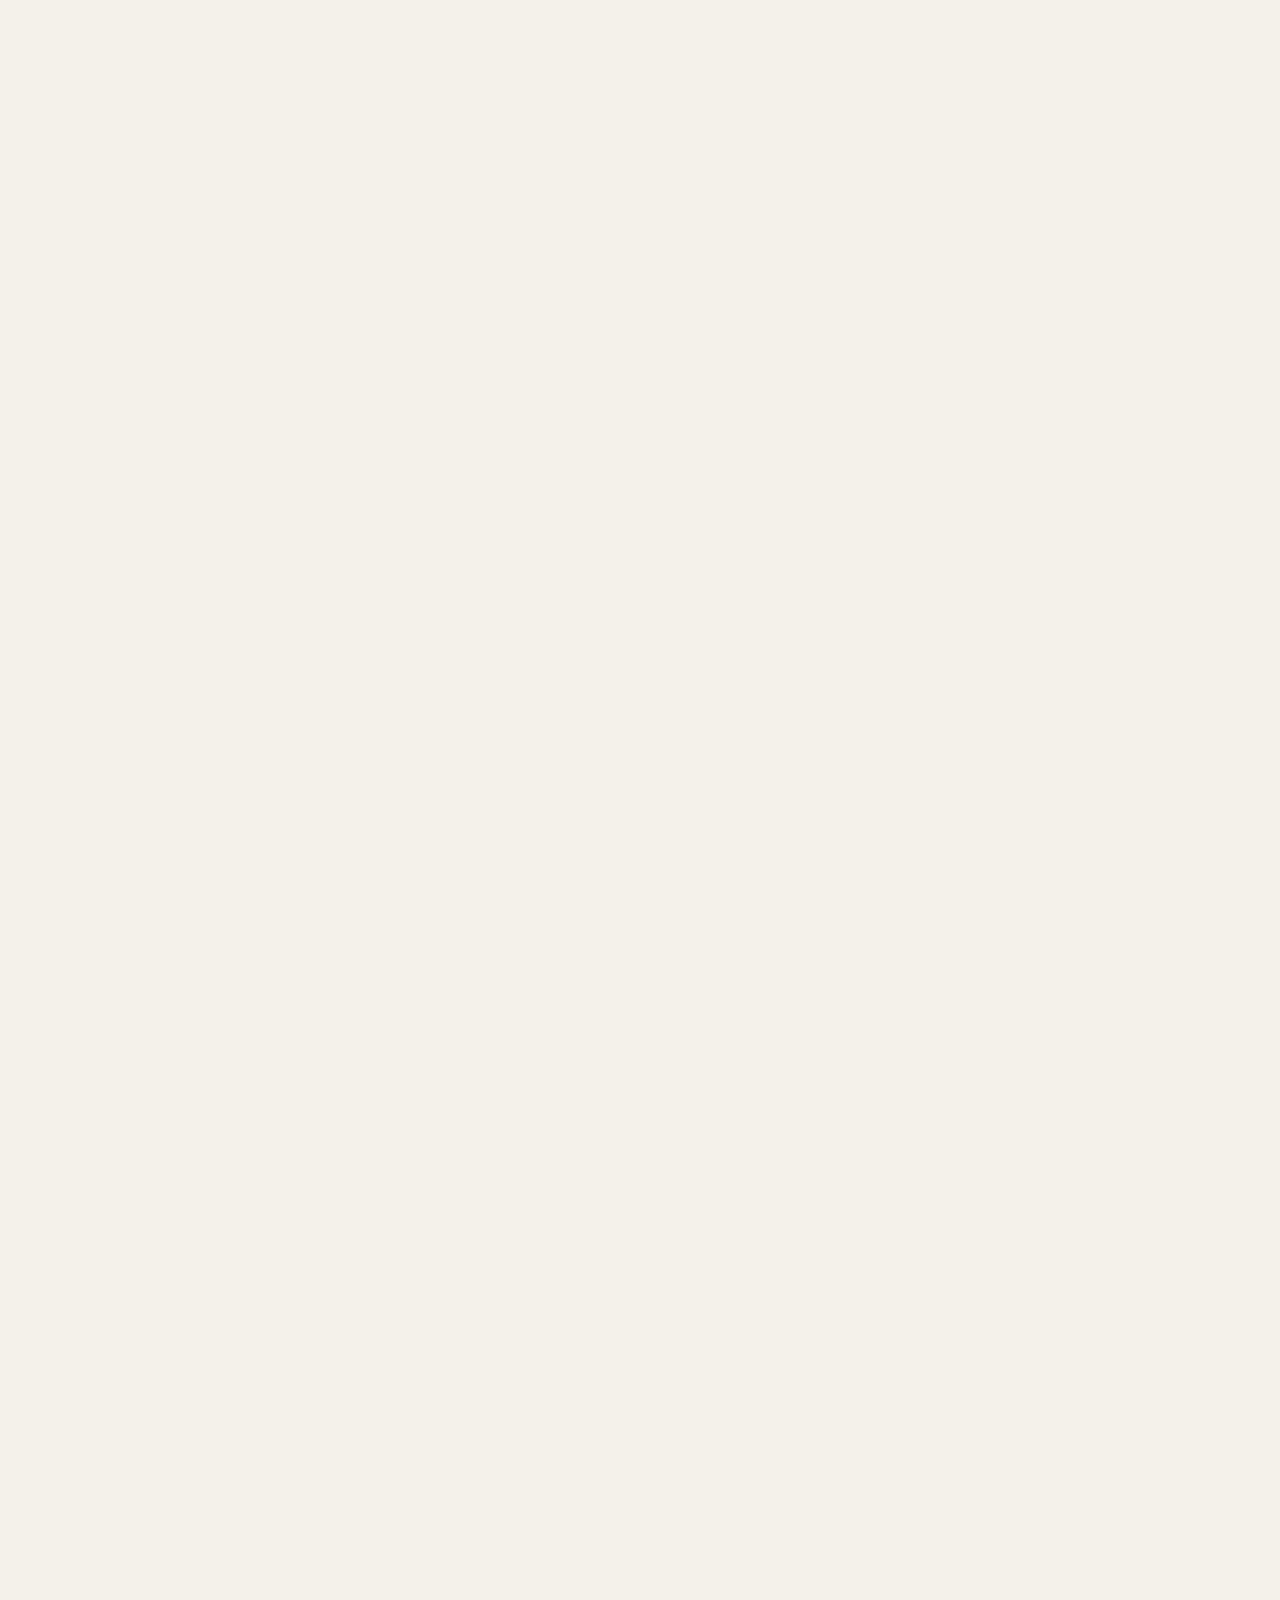
==== website/index.html @ 9ba968fc "feat(website): add English guide, blog links and analytics" ====
<!doctype html>
<html lang="zh-CN">
  <head>
    <meta charset="UTF-8" />
    <meta name="viewport" content="width=device-width, initial-scale=1.0" />
    <meta name="description" content="rpi 是一个 Rust 原生、library-first 的 coding-agent runtime：九个可组合 crate、稳定的插件 ABI、崩溃后可续跑的会话，以及免 Rust 工具链的预编译 CLI。实测启动速度是原生 TypeScript pi 的 9.7 倍，内存占用 1/4.9。" />

    <link rel="canonical" href="https://rpi.laofu.online/" />
    <link rel="icon" type="image/svg+xml" href="./favicon.svg" />
    <link rel="apple-touch-icon" href="./apple-touch-icon.png" />
    <meta name="theme-color" content="#101113" />
    <meta name="robots" content="index, follow" />

    <meta property="og:type" content="WebSite" />
    <meta property="og:site_name" content="rpi" />
    <meta property="og:url" content="https://rpi.laofu.online/" />
    <meta property="og:title" content="rpi — Rust Agent Toolkit" />
    <meta property="og:description" content="rpi 是一个 Rust 原生、library-first 的 coding-agent runtime：九个可组合 crate、稳定的插件 ABI、崩溃后可续跑的会话，以及免 Rust 工具链的预编译 CLI。实测启动速度是原生 TypeScript pi 的 9.7 倍，内存占用 1/4.9。" />
    <meta property="og:image" content="https://rpi.laofu.online/og-image.png" />
    <meta property="og:image:width" content="1200" />
    <meta property="og:image:height" content="630" />
    <meta property="og:image:alt" content="rpi interactive terminal session" />
    <meta property="og:locale" content="zh_CN" />
    <meta property="og:locale:alternate" content="en_US" />

    <meta name="twitter:card" content="summary_large_image" />
    <meta name="twitter:title" content="rpi — Rust Agent Toolkit" />
    <meta name="twitter:description" content="rpi 是一个 Rust 原生、library-first 的 coding-agent runtime：九个可组合 crate、稳定的插件 ABI、崩溃后可续跑的会话，以及免 Rust 工具链的预编译 CLI。实测启动速度是原生 TypeScript pi 的 9.7 倍，内存占用 1/4.9。" />
    <meta name="twitter:image" content="https://rpi.laofu.online/og-image.png" />
    <title>rpi — Rust Agent Toolkit</title>
    <link rel="preconnect" href="https://fonts.googleapis.com" />
    <link rel="preconnect" href="https://fonts.googleapis.com" crossorigin />
    <link href="https://fonts.googleapis.com/css2?family=DM+Mono:wght@400;500&family=Manrope:wght@400;500;600;700;800&display=swap" rel="stylesheet" />
    <link rel="stylesheet" href="./styles.css" />
    <script type="application/ld+json">
{
  "@context": "https://schema.org",
  "@type": "SoftwareSourceCode",
  "name": "rpi",
  "alternateName": "pi-rust",
  "description": "Rust-native, library-first coding-agent runtime: nine composable crates, a stable plugin ABI, crash-resumable sessions, and a terminal agent built on them.",
  "url": "https://rpi.laofu.online/",
  "codeRepository": "https://github.com/bigfish1913/pi-rust",
  "programmingLanguage": "Rust",
  "runtimePlatform": "Linux, macOS, Windows",
  "license": "https://github.com/bigfish1913/pi-rust/blob/main/LICENSE",
  "keywords": "rust, coding agent, llm agent, agent framework, cli, plugin abi, mcp",
  "author": {
    "@type": "Person",
    "name": "BigFish"
  },
  "offers": {
    "@type": "Offer",
    "price": "0",
    "priceCurrency": "USD"
  }
}
    </script>
    <script defer src="https://stat.laofu.online/script.js" data-website-id="ed386bec-9be6-486a-b184-d72a437dd346" data-performance="true"></script>
    <script defer src="https://stat.laofu.online/recorder.js" data-website-id="ed386bec-9be6-486a-b184-d72a437dd346"></script>
  </head>
  <body>
    <div class="site-shell">
      <header class="topbar" data-sticky-header>
        <a class="brand" href="#top" aria-label="rpi home"><span class="brand-mark"><span></span><span></span><span></span></span><span>rpi</span></a>
        <nav class="desktop-nav" aria-label="主导航"><a href="#top" data-i18n="nav.home">首页</a><a href="./docs.html" data-i18n="nav.documentation">文档</a><a href="./packages.html" data-i18n="nav.packages">软件包</a><a href="./compare.html" data-i18n="nav.compare">对比</a><a href="https://blog.laofu.online/" target="_blank" rel="noreferrer" data-i18n="nav.blog">博客 ↗</a></nav>
        <div class="topbar-actions"><button class="language-switcher" type="button" data-language-toggle>EN</button><a class="text-link desktop-only" href="https://github.com/bigfish1913/pi-rust" target="_blank" rel="noreferrer">GitHub <span aria-hidden="true">↗</span></a><a class="button button-small desktop-only" href="#get-started" data-i18n="nav.start">开始使用 <span aria-hidden="true">→</span></a><button class="menu-toggle" type="button" aria-label="打开导航" data-i18n-attr="aria-label|nav.open" aria-expanded="false" data-menu-toggle><span></span><span></span></button></div>
      </header>
      <div class="mobile-menu" data-mobile-menu><a href="#top" data-i18n="nav.home">首页</a><a href="./docs.html" data-i18n="nav.documentation">文档</a><a href="./packages.html" data-i18n="nav.packages">软件包</a><a href="./compare.html" data-i18n="nav.compare">对比</a><a href="https://blog.laofu.online/" target="_blank" rel="noreferrer" data-i18n="nav.blog">博客 ↗</a><a href="https://github.com/bigfish1913/pi-rust" target="_blank" rel="noreferrer">GitHub ↗</a></div>

      <main id="top">
        <section class="hero page-section">
          <div class="hero-copy">
            <div class="eyebrow"><span class="status-dot"></span><span data-content="hero.eyebrow">RUST AGENT TOOLKIT</span></div>
            <h1 data-content="hero.title" data-content-html="true">把 Agent 做成<br /><em>你自己的工具。</em></h1>
            <p class="hero-lede" data-content="hero.description">rpi 是一个 library-first 的 Rust SDK。用清晰的分层、可替换的模型 Provider 和真正可测试的工具循环，构建属于你的 coding agent。</p>
            <div class="hero-actions"><a class="button" href="#get-started" data-i18n="action.build">开始构建 <span aria-hidden="true">→</span></a><a class="button button-ghost" href="#architecture" data-i18n="action.architecture">查看架构 <span aria-hidden="true">↓</span></a></div>
            <div class="hero-meta"><span><span class="meta-dot green"></span>MIT License</span><span><span class="meta-dot orange"></span>Rust 1.78+</span><span><span class="meta-dot blue"></span><span data-i18n="hero.offline">无网络也能测试</span></span></div>
          </div>
          <div class="hero-visual" aria-label="rpi agent terminal preview">
            <div class="visual-glow"></div>
            <div class="terminal-window">
              <div class="terminal-bar"><div class="window-dots"><i></i><i></i><i></i></div><span class="terminal-title">rpi / agent-session</span><span class="terminal-live"><span></span> LIVE</span></div>
              <div class="terminal-body">
                <div class="terminal-line terminal-muted"><span class="prompt-mark">$</span> cargo run -p minimal</div><div class="terminal-line terminal-spacer"></div>
                <div class="terminal-line"><span class="line-index">01</span><span class="syntax-key">Agent</span><span class="syntax-punct">::</span><span class="syntax-fn">prompt</span><span class="syntax-text">(</span><span class="syntax-string">"hi"</span><span class="syntax-text">)</span></div>
                <div class="terminal-line"><span class="line-index">02</span><span class="event-dot orange-fill"></span><span class="syntax-dim">stream.start</span><span class="syntax-dim"> · faux-1</span></div>
                <div class="terminal-line terminal-indent"><span class="line-index">03</span><span class="syntax-comment">↳ assistant_message</span></div><div class="terminal-line terminal-indent"><span class="line-index">04</span><span class="syntax-text">Hello from the </span><span class="syntax-string">faux provider!</span></div>
                <div class="terminal-line"><span class="line-index">05</span><span class="event-dot blue-fill"></span><span class="syntax-dim">message.end</span><span class="syntax-dim"> · 18ms</span></div><div class="terminal-line terminal-spacer"></div>
                <div class="terminal-line terminal-success"><span class="prompt-mark">✓</span> AgentEnd observed. 2 messages after run</div><div class="terminal-cursor"></div>
              </div>
              <div class="terminal-footer"><span>rpi-agent</span><span>tokio</span><span>ready</span></div>
            </div>
            <div class="floating-stat stat-top"><span class="stat-label">STREAMING</span><strong>18<span>ms</span></strong></div><div class="floating-stat stat-bottom"><span class="stat-label">COMPOSABLE</span><strong>24 <span data-i18n="hero.composable">软件包</span></strong></div>
          </div>
        </section>
        <section class="signal-strip" aria-label="项目指标"><div class="signal-item"><strong data-stat="stats.0.value">24</strong><span data-stat="stats.0.label">个可组合软件包</span></div><div class="signal-item"><strong data-stat="stats.1.value">2</strong><span data-stat="stats.1.label">种内置 Provider</span></div><div class="signal-item"><strong data-stat="stats.2.value">7</strong><span data-stat="stats.2.label">个开箱即用工具</span></div><div class="signal-item"><strong data-stat="stats.3.value">0</strong><span data-stat="stats.3.label">网络依赖的测试</span></div></section>

        <section class="intro page-section" id="why"><div class="section-heading split-heading"><div><div class="eyebrow eyebrow-dark">01 / WHY RPI</div><h2 data-i18n-html="section.whyTitle">从一条 prompt，<br /><span>长出完整系统。</span></h2></div><p data-i18n="section.whyBody">Agent 不应该被锁在一个 CLI 里。rpi 把模型、循环、工具、会话和终端体验拆成可以独立替换的 Rust 层，让你从最小实验开始，逐步长成自己的产品。</p></div><div class="feature-grid" data-features></div></section>
        <section class="architecture-section page-section" id="architecture"><div class="section-heading centered-heading"><div class="eyebrow eyebrow-dark">02 / ARCHITECTURE</div><h2 data-i18n="section.architectureTitle">每一层都有自己的边界。</h2><p data-i18n="section.architectureBody">从 Provider 到 CLI，单向依赖让核心库保持轻盈，也让你的扩展有明确的落点。</p></div><div class="architecture-map" data-architecture></div></section>
        <section class="examples-section page-section" id="examples"><div class="section-heading split-heading examples-heading"><div><div class="eyebrow eyebrow-dark">03 / START SMALL</div><h2 data-i18n-html="section.startTitle">先跑起来，<br /><span>再加复杂度。</span></h2></div><p data-i18n="section.startBody">两个示例覆盖最重要的学习路径：先用 faux provider 跑通 Agent，再把真实文件系统和工具接进循环。</p></div><div class="code-lab"><div class="code-tabs" role="tablist" aria-label="代码示例" data-example-tabs></div><div class="code-panel"><div class="code-panel-top"><span class="code-file" data-code-file>examples/minimal/src/main.rs</span><button class="copy-button" type="button" data-copy-code data-i18n-attr="aria-label|action.copyCode"><span data-i18n="action.copy">复制</span> <span aria-hidden="true">⧉</span></button></div><pre><code data-code-content></code></pre><div class="code-panel-foot"><span data-code-note>确定性的本地 provider，不需要 API key。</span><a href="https://github.com/bigfish1913/pi-rust/tree/main/examples" target="_blank" rel="noreferrer" data-i18n="action.examples">浏览 examples ↗</a></div></div></div></section>
        <section class="extension-section page-section"><div class="extension-card"><div class="extension-copy"><div class="eyebrow"><span class="status-dot"></span>04 / EXTEND THE LOOP</div><h2 data-i18n-html="section.extensionTitle">把你的能力<br /><em>插进 Agent。</em></h2><p data-i18n="section.extensionBody">Rust cdylib 插件通过稳定 ABI 接入 Tool、Provider、Slash Command、事件和资源发现。宿主保留生命周期，插件只关注自己的能力。</p><a class="text-link light-link" href="./docs.html#extensions" data-i18n="action.learnExtensions">了解插件系统 <span aria-hidden="true">→</span></a></div><div class="extension-terminal" aria-hidden="true"><div class="extension-row"><span class="extension-key">register_tool</span><span class="extension-arrow">→</span><span class="extension-value">AgentTool</span></div><div class="extension-row"><span class="extension-key">register_provider</span><span class="extension-arrow">→</span><span class="extension-value">Provider</span></div><div class="extension-row"><span class="extension-key">register_command</span><span class="extension-arrow">→</span><span class="extension-value">/hello</span></div><div class="extension-row"><span class="extension-key">resources_discover</span><span class="extension-arrow">→</span><span class="extension-value">SKILL.md</span></div><div class="extension-corner">ABI v1 <span>●</span></div></div></div></section>
        <section class="release-section page-section" id="release"><div class="section-heading centered-heading"><div class="eyebrow eyebrow-dark">05 / RELEASES</div><h2 data-i18n="section.releaseTitle">小步发布，持续靠近。</h2><p data-i18n="section.releaseBody">核心能力优先稳定下来，再把更多 Provider、插件生态和 CLI 体验交给社区。</p></div><div class="release-grid" data-releases></div></section>
        <section class="get-started-section page-section" id="get-started"><div class="get-started-inner"><div class="eyebrow eyebrow-dark">06 / GET STARTED</div><h2 data-i18n-html="section.startedTitle">你的 Agent，<br /><span>从这里开始。</span></h2><p data-i18n="section.startedBody">想直接使用 CLI 就安装 rpi-cli；想研究 Agent loop，再拉源码运行 faux provider。</p><div class="command-stack"><div class="command-label" data-i18n="section.installCli">直接安装 CLI</div><div class="command-box"><span class="command-prompt">$</span><code>cargo install rpi-cli</code><button type="button" data-copy-command data-i18n-attr="aria-label|action.copy">⧉</button></div><div class="command-label" data-i18n="section.installBinary">或用预编译二进制（无需 Rust 工具链）</div><div class="command-box"><span class="command-prompt">$</span><code>curl -fsSL https://raw.githubusercontent.com/bigfish1913/pi-rust/main/scripts/install.sh | sh</code><button type="button" data-copy-command data-i18n-attr="aria-label|action.copy">⧉</button></div><div class="command-label" data-i18n="section.runExample">从源码运行示例</div><div class="command-box"><span class="command-prompt">$</span><code>git clone https://github.com/bigfish1913/pi-rust.git && cd pi-rust && cargo run -p minimal</code><button type="button" data-copy-command data-i18n-attr="aria-label|action.copy">⧉</button></div></div><div class="get-started-links"><a class="button" href="https://github.com/bigfish1913/pi-rust" target="_blank" rel="noreferrer" data-i18n="action.github">GitHub 仓库 <span aria-hidden="true">↗</span></a><a class="button button-ghost" href="https://crates.io/crates/rpi-cli" target="_blank" rel="noreferrer" data-i18n="action.crates">crates.io <span aria-hidden="true">↗</span></a><a class="button button-ghost" href="https://github.com/bigfish1913/pi-rust/blob/main/docs/architecture/overview.md" target="_blank" rel="noreferrer" data-i18n="action.readArchitecture">读架构文档 <span aria-hidden="true">→</span></a></div></div></section>
      </main>
      <footer class="footer"><div class="footer-brand"><span class="brand-mark"><span></span><span></span><span></span></span><span>rpi</span><span class="footer-tagline">Rust Agent Toolkit</span></div><div class="footer-links"><a href="https://github.com/bigfish1913/pi-rust" target="_blank" rel="noreferrer">GitHub ↗</a><a href="https://github.com/bigfish1913/pi-rust/blob/main/LICENSE" target="_blank" rel="noreferrer">MIT License</a><span data-i18n="footer.makers">Built for makers</span></div></footer>
      <div class="toast" role="status" aria-live="polite" data-toast></div>
    </div>
    <script src="./app.js" type="module"></script>
  </body>
</html>
---- website/styles.css ----
:root {
  --ink: #101113; --paper: #f4f1e9; --paper-deep: #e9e5da; --muted: #6f706d; --line: rgba(16, 17, 19, .14);
  --orange: #ec6b38; --orange-deep: #a84422; --white: #fffdf8;
  --mono: 'DM Mono', 'SFMono-Regular', Consolas, monospace; --sans: 'Manrope', 'PingFang SC', 'Microsoft YaHei', sans-serif;
}
* { box-sizing: border-box; }
html:not([data-i18n-ready]) .site-shell { visibility: hidden; }
html { scroll-behavior: smooth; }
body { margin: 0; background: var(--paper); color: var(--ink); font-family: var(--sans); -webkit-font-smoothing: antialiased; }
a { color: inherit; text-decoration: none; } button { font: inherit; } .site-shell { overflow: hidden; }
.scroll-marker { position: absolute; top: 0; left: 0; width: 1px; height: 1px; }
.topbar { position: sticky; top: 0; z-index: 20; display: flex; align-items: center; justify-content: space-between; width: 100%; padding: 22px clamp(22px, 5vw, 76px); background: rgba(244,241,233,.94); transition: box-shadow .3s, padding .3s; }
.topbar.is-scrolled { box-shadow: 0 8px 25px rgba(16,17,19,.08); padding-top: 15px; padding-bottom: 15px; backdrop-filter: blur(12px); }
.brand, .footer-brand { display: inline-flex; align-items: center; gap: 10px; font-size: 23px; font-weight: 800; letter-spacing: -.06em; }
.brand-mark { display: inline-flex; align-items: flex-end; gap: 3px; height: 22px; }.brand-mark span { width: 5px; border-radius: 1px; background: var(--ink); display: block; }.brand-mark span:nth-child(1) { height: 13px; opacity: .55; }.brand-mark span:nth-child(2) { height: 19px; background: var(--orange); }.brand-mark span:nth-child(3) { height: 9px; opacity: .45; }
.desktop-nav { display: flex; gap: clamp(18px, 3vw, 40px); margin-left: 10vw; font-size: 12px; font-weight: 700; }.desktop-nav a, .text-link { transition: color .2s; }.desktop-nav a:hover, .text-link:hover { color: var(--orange-deep); }
.topbar-actions { display: flex; align-items: center; gap: 25px; }.text-link { font-size: 12px; font-weight: 700; }.language-switcher { border: 1px solid var(--line); background: transparent; color: var(--ink); min-width: 34px; height: 30px; padding: 0 8px; cursor: pointer; font-family: var(--mono); font-size: 10px; font-weight: 500; transition: border-color .2s, color .2s, background .2s; }.language-switcher:hover { border-color: var(--orange); color: var(--orange-deep); background: rgba(236,107,56,.08); }.button { display: inline-flex; align-items: center; justify-content: center; gap: 17px; min-height: 50px; padding: 0 22px; background: var(--ink); color: var(--white); border: 1px solid var(--ink); font-size: 12px; font-weight: 700; transition: transform .2s, background .2s, color .2s; }.button:hover { transform: translateY(-2px); background: var(--orange); border-color: var(--orange); }.button-small { min-height: 38px; padding: 0 16px; gap: 12px; font-size: 11px; }.button-ghost { color: var(--ink); background: transparent; }.button-ghost:hover { color: var(--white); }
.menu-toggle { display: none; border: 0; background: transparent; padding: 7px 0 7px 12px; cursor: pointer; }.menu-toggle span { display: block; width: 22px; height: 1px; background: var(--ink); margin: 5px 0; }.mobile-menu { display: none; }
.page-section { width: min(1320px, calc(100% - 44px)); margin: 0 auto; }
.hero { min-height: 680px; display: grid; grid-template-columns: minmax(0, .95fr) minmax(500px, 1.05fr); align-items: center; gap: clamp(30px, 5vw, 78px); padding-top: clamp(60px, 8vw, 105px); padding-bottom: clamp(70px, 10vw, 135px); }
.eyebrow { display: flex; align-items: center; gap: 10px; color: var(--orange); font-family: var(--mono); font-size: 10px; font-weight: 500; letter-spacing: .13em; }.eyebrow-dark { color: var(--muted); }.status-dot { width: 6px; height: 6px; background: var(--orange); border-radius: 50%; box-shadow: 0 0 0 5px rgba(236,107,56,.14); }
.hero h1 { max-width: 700px; margin: 28px 0 24px; font-size: clamp(52px, 6vw, 84px); line-height: .98; letter-spacing: -.08em; font-weight: 800; } .hero-title-line { display: inline-block; white-space: nowrap; } h1 em, h2 span { color: var(--orange); font-style: normal; }.hero-lede { max-width: 500px; margin: 0; color: var(--muted); font-size: 16px; line-height: 1.85; }.hero-actions { display: flex; gap: 11px; margin-top: 34px; }.hero-meta { display: flex; flex-wrap: wrap; gap: 18px; margin-top: 34px; color: var(--muted); font-size: 10px; font-family: var(--mono); }.meta-dot { display: inline-block; width: 6px; height: 6px; margin-right: 7px; border-radius: 50%; }.green { background: #6eb195; }.orange { background: var(--orange); }.blue { background: #668eaf; }
.hero-visual { position: relative; padding: 30px 0 30px 30px; }.visual-glow { position: absolute; width: 75%; height: 75%; top: 12%; left: 14%; background: var(--orange); filter: blur(90px); opacity: .12; }.terminal-window { position: relative; overflow: hidden; background: #171819; color: #d9ddd3; box-shadow: 20px 28px 50px rgba(16,17,19,.18); }.terminal-bar { height: 48px; display: flex; align-items: center; padding: 0 17px; border-bottom: 1px solid rgba(255,255,255,.1); font-family: var(--mono); font-size: 10px; }.window-dots { display: flex; gap: 6px; margin-right: auto; }.window-dots i { width: 7px; height: 7px; display: block; border-radius: 50%; background: #555; }.window-dots i:first-child { background: #dd6c46; }.window-dots i:nth-child(2) { background: #cfa85c; }.window-dots i:nth-child(3) { background: #6ea690; }.terminal-title { position: absolute; left: 50%; transform: translateX(-50%); color: #858983; }.terminal-live { margin-left: auto; color: #7eb59d; font-size: 9px; }.terminal-live span { display: inline-block; width: 5px; height: 5px; margin-right: 5px; border-radius: 50%; background: #7eb59d; box-shadow: 0 0 0 3px rgba(126,181,157,.16); }
.terminal-body { min-height: 355px; padding: 28px 25px; font-family: var(--mono); font-size: 12px; line-height: 2.1; }.terminal-line { white-space: pre-wrap; }.terminal-muted, .syntax-dim { color: #6f756f; }.terminal-spacer { height: 14px; }.prompt-mark { color: var(--orange); margin-right: 10px; }.line-index { display: inline-block; width: 26px; color: #464b48; user-select: none; }.syntax-key { color: #b8d3c3; }.syntax-punct { color: #777e78; }.syntax-fn { color: #eca06f; }.syntax-text { color: #dedfce; }.syntax-string { color: #d9c886; }.syntax-comment { color: #7d9689; }.event-dot { display: inline-block; width: 5px; height: 5px; margin: 0 8px 2px 1px; border-radius: 50%; }.orange-fill { background: var(--orange); }.blue-fill { background: #86aece; }.terminal-success { color: #9ec7ae; }.terminal-cursor { display: inline-block; width: 7px; height: 14px; margin-left: 27px; background: var(--orange); vertical-align: -2px; animation: blink 1.1s steps(2) infinite; }.terminal-footer { display: flex; justify-content: space-between; padding: 11px 18px; color: #686e69; border-top: 1px solid rgba(255,255,255,.08); font: 9px var(--mono); text-transform: uppercase; letter-spacing: .08em; } @keyframes blink { 50% { opacity: 0; } }
.floating-stat { position: absolute; z-index: 2; display: flex; flex-direction: column; background: var(--white); box-shadow: 8px 12px 22px rgba(16,17,19,.1); padding: 13px 17px; min-width: 112px; }.stat-top { top: 3%; right: -8px; }.stat-bottom { bottom: 3%; left: -4px; }.stat-label { color: var(--muted); font: 8px var(--mono); letter-spacing: .1em; }.floating-stat strong { margin-top: 4px; font-size: 19px; letter-spacing: -.05em; }.floating-stat strong span { color: var(--orange); font: 9px var(--mono); letter-spacing: 0; }
.signal-strip { display: grid; grid-template-columns: repeat(4, 1fr); border-top: 1px solid var(--line); border-bottom: 1px solid var(--line); width: min(1320px, calc(100% - 44px)); margin: 0 auto; }.signal-item { padding: 25px 20px; border-right: 1px solid var(--line); }.signal-item:first-child { padding-left: 0; }.signal-item:last-child { border-right: 0; }.signal-item strong { display: block; font-size: 30px; line-height: 1; letter-spacing: -.08em; }.signal-item span { display: block; margin-top: 8px; color: var(--muted); font: 10px var(--mono); }
.intro { padding-top: clamp(100px, 13vw, 175px); padding-bottom: clamp(100px, 12vw, 160px); }.section-heading h2 { margin: 22px 0 0; font-size: clamp(37px, 5.2vw, 69px); line-height: 1.02; letter-spacing: -.08em; }.split-heading { display: grid; grid-template-columns: 1fr minmax(290px, .7fr); gap: 70px; align-items: end; }.split-heading > p { max-width: 450px; margin: 0 0 4px; color: var(--muted); font-size: 14px; line-height: 1.9; }.feature-grid { display: grid; grid-template-columns: repeat(4, 1fr); gap: 14px; margin-top: 70px; }.feature-card { min-height: 265px; position: relative; display: flex; flex-direction: column; padding: 22px; background: var(--white); border: 1px solid rgba(16,17,19,.06); }.feature-top { display: flex; align-items: center; justify-content: space-between; }.feature-number, .feature-tag { font: 10px var(--mono); }.feature-number { color: var(--orange); }.feature-tag { color: var(--muted); }.feature-card h3 { margin: auto 0 12px; font-size: 20px; letter-spacing: -.05em; }.feature-card p { margin: 0; color: var(--muted); font-size: 12px; line-height: 1.7; }.feature-line { width: 32px; height: 2px; margin-top: 26px; background: var(--orange); }
.architecture-section { padding-bottom: clamp(100px, 13vw, 175px); }.centered-heading { text-align: center; }.centered-heading .eyebrow { justify-content: center; }.centered-heading > p { max-width: 500px; margin: 20px auto 0; color: var(--muted); font-size: 14px; line-height: 1.8; }.architecture-map { position: relative; max-width: 760px; margin: 60px auto 0; }.architecture-layer { position: relative; display: grid; grid-template-columns: 70px 165px 1fr; gap: 20px; align-items: center; min-height: 83px; padding: 15px 22px; background: var(--white); border-left: 4px solid var(--orange); }.architecture-layer + .architecture-layer { margin-top: 11px; }.layer-index { color: var(--muted); font: 10px var(--mono); }.layer-name { font: 15px var(--mono); font-weight: 500; }.layer-label { font-size: 13px; font-weight: 700; }.architecture-layer p { grid-column: 3; margin: 3px 0 0; color: var(--muted); font-size: 11px; }.layer-arrow { position: absolute; bottom: -18px; left: 50%; z-index: 2; display: grid; place-items: center; width: 24px; height: 24px; background: var(--paper); color: var(--orange); font: 15px var(--mono); transform: translateX(-50%); }.tone-mint { border-left-color: #75ad98; }.tone-blue { border-left-color: #7399ba; }.tone-violet { border-left-color: #9185bb; }.tone-cream { border-left-color: #b18e4a; }
.examples-section { padding-bottom: clamp(105px, 13vw, 175px); }.examples-heading { align-items: start; }.code-lab { display: grid; grid-template-columns: 220px 1fr; gap: 0; margin-top: 62px; background: #1c1e1e; box-shadow: 15px 20px 40px rgba(16,17,19,.12); }.code-tabs { display: flex; flex-direction: column; padding: 15px 0; border-right: 1px solid rgba(255,255,255,.1); }.code-tab { display: flex; align-items: center; gap: 10px; width: 100%; padding: 17px 19px; border: 0; border-left: 2px solid transparent; color: #777d78; background: transparent; text-align: left; cursor: pointer; font: 10px var(--mono); transition: background .2s, color .2s; }.code-tab:hover { color: #d3d7ca; }.code-tab.is-active { border-left-color: var(--orange); color: #f0f0e9; background: rgba(255,255,255,.06); }.tab-dot { width: 5px; height: 5px; border-radius: 50%; background: currentColor; }.code-panel { min-width: 0; }.code-panel-top { display: flex; justify-content: space-between; align-items: center; height: 50px; padding: 0 20px; border-bottom: 1px solid rgba(255,255,255,.1); }.code-file { color: #888f88; font: 10px var(--mono); }.copy-button { padding: 4px 0; border: 0; color: #aeb5ab; background: transparent; cursor: pointer; font: 10px var(--mono); }.copy-button:hover { color: var(--orange); }.code-panel pre { min-height: 315px; overflow: auto; margin: 0; padding: 26px 30px; color: #d2d7ca; font: 12px/2 var(--mono); tab-size: 4; }.code-panel-foot { display: flex; justify-content: space-between; gap: 15px; padding: 13px 20px; border-top: 1px solid rgba(255,255,255,.1); color: #6e766e; font: 9px var(--mono); }.code-panel-foot a { color: #d8a37b; }
.extension-section { padding-bottom: clamp(100px, 13vw, 165px); }.extension-card { display: grid; grid-template-columns: .86fr 1.14fr; overflow: hidden; min-height: 390px; background: var(--ink); color: var(--white); }.extension-copy { padding: clamp(35px, 6vw, 75px); }.extension-copy h2 { margin: 22px 0 18px; font-size: clamp(38px, 5vw, 65px); line-height: .99; letter-spacing: -.08em; }.extension-copy p { max-width: 410px; margin: 0; color: #9b9d98; font-size: 13px; line-height: 1.9; }.light-link { display: inline-block; margin-top: 28px; color: #e7ab85; }.extension-terminal { position: relative; display: flex; flex-direction: column; justify-content: center; gap: 21px; padding: 45px clamp(25px, 7vw, 100px); background: #202322; }.extension-row { display: grid; grid-template-columns: minmax(150px, 1fr) 35px minmax(110px, .65fr); gap: 10px; align-items: center; font: 12px var(--mono); }.extension-key { color: #a8cdbb; }.extension-arrow { color: var(--orange); }.extension-value { color: #e0c986; }.extension-corner { position: absolute; right: 22px; bottom: 19px; color: #6d756e; font: 9px var(--mono); letter-spacing: .12em; }.extension-corner span { color: #83b49e; margin-left: 8px; }
.release-section { padding-bottom: clamp(100px, 13vw, 170px); }.release-grid { display: grid; grid-template-columns: repeat(3, 1fr); gap: 14px; margin-top: 60px; }.release-card { position: relative; min-height: 205px; padding: 23px; border-top: 2px solid var(--ink); background: var(--white); }.release-current { border-top-color: var(--orange); }.release-building { border-top-color: #75ad98; }.release-exploring { border-top-color: #8c9bb8; }.release-top { display: flex; justify-content: space-between; font: 10px var(--mono); }.release-version { color: var(--orange); }.release-status { color: var(--muted); text-transform: uppercase; }.release-card h3 { margin: 30px 0 10px; font-size: 19px; letter-spacing: -.05em; }.release-card p { max-width: 290px; margin: 0; color: var(--muted); font-size: 12px; line-height: 1.7; }.release-mark { position: absolute; right: 22px; bottom: 19px; color: var(--orange); font-size: 20px; }
.get-started-section { width: 100%; padding: clamp(75px, 9vw, 115px) 22px; background: var(--paper-deep); }.get-started-inner { width: min(770px, 100%); margin: 0 auto; text-align: center; }.get-started-inner h2 { margin: 20px 0 17px; font-size: clamp(40px, 5.7vw, 73px); line-height: .99; letter-spacing: -.08em; }.get-started-inner > p { max-width: 520px; margin: 0 auto; color: var(--muted); font-size: 14px; line-height: 1.8; }.command-box { display: flex; align-items: center; margin-top: 34px; padding: 0 13px 0 18px; min-height: 53px; background: var(--ink); color: #d7dcd0; text-align: left; }.command-prompt { margin-right: 10px; color: var(--orange); font: 14px var(--mono); }.command-box code { overflow: auto; flex: 1; white-space: nowrap; font: 10px var(--mono); }.command-box button { padding: 9px; border: 0; color: #aaaFA8; background: transparent; cursor: pointer; }.command-box button:hover { color: var(--orange); }.get-started-links { display: flex; justify-content: center; gap: 10px; margin-top: 25px; }
.command-stack { margin-top: 30px; text-align: left; }.command-label { margin: 18px 0 8px; color: var(--muted); font: 9px var(--mono); letter-spacing: .1em; text-transform: uppercase; }.command-stack .command-box { margin-top: 0; }
.footer { display: flex; align-items: center; justify-content: space-between; padding: 27px clamp(22px, 5vw, 76px); background: var(--ink); color: var(--white); }.footer .brand-mark span:nth-child(1), .footer .brand-mark span:nth-child(3) { background: #7d827d; }.footer-tagline { margin-left: 8px; color: #777b75; font: 10px var(--mono); letter-spacing: .05em; }.footer-links { display: flex; align-items: center; gap: 28px; color: #969b92; font: 10px var(--mono); }.footer-links a:hover { color: var(--orange); }.toast { position: fixed; z-index: 30; right: 22px; bottom: 22px; padding: 12px 16px; color: var(--white); background: var(--ink); box-shadow: 0 8px 25px rgba(16,17,19,.2); font: 10px var(--mono); opacity: 0; transform: translateY(10px); pointer-events: none; transition: opacity .2s, transform .2s; }.toast.is-visible { opacity: 1; transform: translateY(0); }
@media (max-width: 980px) { .desktop-nav { margin-left: 0; }.hero { grid-template-columns: 1fr; padding-top: 75px; }.hero-copy { max-width: 720px; }.hero-visual { width: min(720px, 100%); margin: 0 auto; padding-left: 20px; }.feature-grid { grid-template-columns: repeat(2, 1fr); }.extension-card { grid-template-columns: 1fr; }.extension-terminal { min-height: 280px; }.split-heading { gap: 35px; }.topbar-actions { gap: 15px; } }
@media (max-width: 680px) {
  .desktop-nav, .desktop-only { display: none; }.menu-toggle { display: block; }.mobile-menu { display: flex; position: fixed; z-index: 19; top: 69px; left: 0; right: 0; flex-direction: column; padding: 13px 22px 24px; background: rgba(244,241,233,.98); border-bottom: 1px solid var(--line); transform: translateY(-120%); transition: transform .25s; }.mobile-menu.is-open { transform: translateY(0); }.mobile-menu a { padding: 15px 0; border-bottom: 1px solid var(--line); font-size: 12px; font-weight: 700; }.topbar { padding: 18px 22px; }.page-section, .signal-strip { width: min(100% - 36px, 1320px); }.hero { min-height: 0; padding-top: 66px; padding-bottom: 80px; }.hero h1 { font-size: clamp(47px, 14vw, 73px); }.hero-lede { font-size: 14px; }.hero-actions, .get-started-links { flex-wrap: wrap; }.hero-meta { gap: 11px; font-size: 9px; }.hero-visual { padding: 20px 0 28px; }.terminal-body { min-height: 320px; padding: 20px 15px; font-size: 10px; }.terminal-title { display: none; }.floating-stat { padding: 10px 12px; min-width: 91px; }.stat-top { right: -5px; }.stat-bottom { left: -5px; }.signal-strip { grid-template-columns: repeat(2, 1fr); }.signal-item, .signal-item:first-child { padding: 18px 12px; }.signal-item:nth-child(2) { border-right: 0; }.signal-item:nth-child(-n+2) { border-bottom: 1px solid var(--line); }.signal-item strong { font-size: 25px; }.signal-item span { font-size: 9px; }.split-heading { grid-template-columns: 1fr; gap: 25px; }.section-heading h2 { font-size: clamp(40px, 12vw, 58px); }.feature-grid { grid-template-columns: 1fr; margin-top: 43px; }.feature-card { min-height: 205px; }.architecture-map { margin-top: 42px; }.architecture-layer { grid-template-columns: 42px 1fr; gap: 8px 15px; min-height: 92px; padding: 15px; }.layer-label { grid-column: 2; }.architecture-layer p { grid-column: 2; margin-top: 0; }.layer-arrow { bottom: -18px; }.code-lab { grid-template-columns: 1fr; margin-top: 42px; }.code-tabs { flex-direction: row; overflow: auto; border-right: 0; border-bottom: 1px solid rgba(255,255,255,.1); }.code-tab { min-width: max-content; border-left: 0; border-bottom: 2px solid transparent; padding: 14px 16px; }.code-tab.is-active { border-left: 0; border-bottom-color: var(--orange); }.code-panel pre { min-height: 280px; padding: 21px 16px; font-size: 10px; }.code-panel-foot { flex-direction: column; gap: 8px; }.extension-copy { padding: 38px 24px; }.extension-terminal { padding: 35px 20px; gap: 17px; }.extension-row { grid-template-columns: 1fr 22px .8fr; font-size: 10px; }.release-grid { grid-template-columns: 1fr; margin-top: 42px; }.release-card { min-height: 180px; }.get-started-section { padding-left: 18px; padding-right: 18px; }.command-box { align-items: flex-start; padding-top: 15px; padding-bottom: 15px; }.command-box code { white-space: normal; line-height: 1.5; }.footer { align-items: flex-start; flex-direction: column; gap: 22px; padding: 28px 22px; }.footer-links { flex-wrap: wrap; gap: 15px 22px; }.footer-tagline { display: none; }
}

/* Package catalog */
.desktop-nav .is-current { color: var(--orange-deep); }
.packages-hero { padding-top: clamp(90px, 12vw, 155px); padding-bottom: clamp(75px, 10vw, 120px); }.packages-hero h1 { max-width: 800px; margin: 24px 0 18px; font-size: clamp(50px, 7vw, 90px); line-height: .98; letter-spacing: -.08em; }.packages-hero h1 em { color: var(--orange); font-style: normal; }.packages-hero > p { max-width: 565px; margin: 0; color: var(--muted); font-size: 15px; line-height: 1.85; }.packages-install { display: flex; align-items: center; width: min(520px, 100%); min-height: 53px; margin-top: 32px; padding: 0 13px 0 18px; color: #d7dcd0; background: var(--ink); }.packages-install code { flex: 1; font: 11px var(--mono); }.packages-install button { padding: 8px; border: 0; color: #aab0a7; background: transparent; cursor: pointer; }.packages-install button:hover { color: var(--orange); }
.packages-install-grid { display: grid; grid-template-columns: repeat(2, minmax(0, 1fr)); gap: 12px; width: min(760px, 100%); margin-top: 18px; }.packages-install-grid .command-label { margin: 0 0 8px; }.packages-install-grid .packages-install { width: 100%; margin-top: 0; }.packages-install-note { max-width: 760px !important; margin-top: 14px !important; color: var(--muted); font: 10px var(--mono); }
.package-catalog { padding-bottom: clamp(90px, 12vw, 160px); }.catalog-heading { display: grid; grid-template-columns: 1fr minmax(270px, .6fr); gap: 60px; align-items: end; }.catalog-heading h2 { margin: 20px 0 0; font-size: clamp(36px, 4.4vw, 60px); line-height: 1; letter-spacing: -.08em; }.catalog-heading > p { max-width: 420px; margin: 0 0 4px; color: var(--muted); font-size: 13px; line-height: 1.8; }.recent-packages { display: grid; grid-template-columns: repeat(4, 1fr); gap: 10px; margin-top: 48px; padding: 15px; border: 1px solid var(--line); }.recent-package { min-height: 145px; display: flex; flex-direction: column; padding: 18px; background: rgba(255,253,248,.62); border: 1px solid rgba(16,17,19,.08); transition: transform .2s, border-color .2s; }.recent-package:hover { transform: translateY(-3px); border-color: var(--orange); }.recent-package strong { font: 12px var(--mono); }.recent-package span { margin-top: auto; color: var(--muted); font-size: 11px; line-height: 1.5; }.recent-package small { margin-top: 14px; color: var(--orange-deep); font: 9px var(--mono); letter-spacing: .08em; }
.catalog-toolbar { display: grid; grid-template-columns: 1fr 155px 155px; gap: 10px; margin-top: 64px; }.search-field, .select-field { display: flex; align-items: center; min-height: 48px; border: 1px solid var(--line); background: var(--white); }.search-field > span { padding: 0 13px 0 15px; color: var(--orange); font-size: 21px; line-height: 1; }.search-field input, .select-field select { width: 100%; min-width: 0; height: 46px; border: 0; outline: 0; color: var(--ink); background: transparent; font: 11px var(--mono); }.search-field input::placeholder { color: #9a9b96; }.select-field { padding-left: 13px; gap: 8px; }.select-field span { color: var(--muted); font: 9px var(--mono); }.select-field select { cursor: pointer; }.catalog-meta { display: flex; justify-content: space-between; align-items: center; margin: 18px 0 10px; color: var(--muted); font: 10px var(--mono); }.reset-button { padding: 0; border: 0; color: var(--orange-deep); background: transparent; cursor: pointer; font: inherit; }.reset-button:hover { color: var(--ink); }.package-list { display: grid; grid-template-columns: repeat(2, 1fr); gap: 12px; }.package-card { min-height: 257px; display: flex; flex-direction: column; padding: 22px; background: var(--white); border: 1px solid rgba(16,17,19,.08); }.package-card-top, .package-card-bottom { display: flex; justify-content: space-between; align-items: center; }.package-type, .package-age { font: 9px var(--mono); letter-spacing: .08em; text-transform: uppercase; }.package-type { color: var(--orange-deep); }.type-provider { color: #557f9e; }.type-skill { color: #588b79; }.type-extension { color: #7a6aa2; }.type-prompt { color: #9b7d3e; }.package-age { color: var(--muted); }.package-card h3 { margin: 26px 0 9px; font: 16px var(--mono); }.package-card h3 a:hover { color: var(--orange-deep); }.package-card h3 a span { color: var(--orange); font-size: 13px; }.package-card > p { max-width: 540px; margin: 0; color: var(--muted); font-size: 12px; line-height: 1.65; }.package-card-bottom { margin-top: auto; padding-top: 18px; color: var(--muted); font: 10px var(--mono); }.package-downloads { color: var(--orange-deep); }.package-command { display: flex; align-items: center; gap: 8px; min-height: 34px; margin-top: 14px; padding: 0 9px 0 11px; color: #777e78; background: var(--paper); }.package-command code { overflow: hidden; flex: 1; text-overflow: ellipsis; white-space: nowrap; font: 9px var(--mono); }.package-command button { padding: 5px 0 5px 5px; border: 0; color: var(--orange-deep); background: transparent; cursor: pointer; }.empty-state { padding: 45px; border: 1px dashed var(--line); color: var(--muted); text-align: center; font: 11px var(--mono); }
@media (max-width: 980px) { .recent-packages { grid-template-columns: repeat(2, 1fr); }.catalog-heading { gap: 35px; } }
@media (max-width: 680px) { .packages-hero { padding-top: 70px; }.packages-hero h1 { font-size: clamp(45px, 13vw, 70px); }.packages-install-grid { grid-template-columns: 1fr; }.catalog-heading { grid-template-columns: 1fr; gap: 25px; }.recent-packages { grid-template-columns: 1fr; margin-top: 38px; }.catalog-toolbar { grid-template-columns: 1fr; margin-top: 45px; }.package-list { grid-template-columns: 1fr; }.package-card { min-height: 240px; } }

/* Comparison page */
.compare-hero { padding-top: clamp(90px, 12vw, 155px); padding-bottom: clamp(40px, 5vw, 64px); }.compare-hero h1 { max-width: 800px; margin: 24px 0 18px; font-size: clamp(50px, 7vw, 90px); line-height: .98; letter-spacing: -.08em; }.compare-hero h1 em { color: var(--orange); font-style: normal; }.compare-hero > p { max-width: 700px; margin: 0; color: var(--muted); font-size: 15px; line-height: 1.85; }.compare-hero p.compare-note { margin-top: 22px; font-size: 12px; line-height: 1.8; }
.compare-table-section { padding-bottom: clamp(50px, 7vw, 90px); }.compare-table-wrap { overflow-x: auto; border: 1px solid var(--line); background: var(--white); }.compare-table { width: 100%; min-width: 780px; border-collapse: collapse; font-size: 12.5px; }.compare-table th, .compare-table td { padding: 14px 16px; border-bottom: 1px solid var(--line); text-align: left; vertical-align: top; }.compare-table thead th { background: var(--paper); color: var(--muted); font-family: var(--mono); font-size: 10px; letter-spacing: .08em; text-transform: uppercase; }.compare-table tbody th { font-family: var(--mono); font-size: 12px; white-space: nowrap; }.compare-table tbody tr:last-child th, .compare-table tbody tr:last-child td { border-bottom: 0; }.compare-table tbody tr.is-rpi { background: rgba(236, 107, 56, .07); }.compare-table tbody tr.is-rpi th { color: var(--orange-deep); }
.compare-verdict { display: grid; grid-template-columns: repeat(2, minmax(0, 1fr)); gap: clamp(28px, 4vw, 70px); padding-bottom: clamp(60px, 8vw, 110px); }.compare-verdict-col h2 { margin: 16px 0 18px; font-size: clamp(28px, 3.4vw, 44px); letter-spacing: -.04em; }.compare-list { margin: 0; padding-left: 20px; }.compare-list li { margin-bottom: 12px; font-size: 14px; line-height: 1.75; }.compare-list-muted li { color: var(--muted); }
.compare-cta { padding-bottom: clamp(80px, 10vw, 140px); }.compare-cta-inner { padding-top: clamp(40px, 5vw, 70px); border-top: 1px solid var(--line); }.compare-cta-inner h2 { max-width: 720px; margin: 0 0 26px; font-size: clamp(30px, 4vw, 52px); letter-spacing: -.05em; }.compare-footnote { max-width: 640px; margin: 26px 0 0; color: var(--muted); font-size: 12px; line-height: 1.8; }
@media (max-width: 860px) { .compare-verdict { grid-template-columns: 1fr; } }
@media (max-width: 680px) { .compare-hero { padding-top: 70px; }.compare-hero h1 { font-size: clamp(45px, 13vw, 70px); }.compare-table th, .compare-table td { padding: 11px 12px; } }

/* Documentation */
.docs-hero { padding-top: clamp(76px, 10vw, 125px); padding-bottom: clamp(55px, 7vw, 90px); }.docs-hero h1 { margin: 22px 0 17px; font-size: clamp(52px, 8vw, 104px); line-height: .94; letter-spacing: -.085em; }.docs-hero > p { max-width: 610px; margin: 0; color: var(--muted); font-size: 15px; line-height: 1.85; }
.docs-workspace { padding-bottom: clamp(95px, 12vw, 160px); }.docs-toolbar { display: flex; align-items: stretch; justify-content: space-between; gap: 20px; padding: 15px 0; border-top: 1px solid var(--line); border-bottom: 1px solid var(--line); }.docs-modes { display: flex; gap: 5px; }.docs-mode { display: inline-flex; align-items: center; gap: 11px; min-height: 43px; padding: 0 16px; border: 1px solid transparent; color: var(--muted); background: transparent; cursor: pointer; font: 11px var(--mono); transition: color .2s, background .2s, border-color .2s; }.docs-mode span { color: var(--orange); font-size: 9px; }.docs-mode:hover { color: var(--ink); }.docs-mode.is-active { color: var(--ink); background: var(--white); border-color: var(--line); }.docs-search { display: flex; align-items: center; width: min(315px, 100%); min-height: 43px; border: 1px solid var(--line); background: var(--white); }.docs-search > span { padding: 0 12px 0 14px; color: var(--orange); font-size: 21px; }.docs-search input { width: 100%; height: 41px; min-width: 0; border: 0; outline: 0; background: transparent; color: var(--ink); font: 10px var(--mono); }.docs-search input::placeholder { color: #9a9b96; }
.docs-layout { display: grid; grid-template-columns: 220px minmax(0, 1fr); gap: clamp(38px, 7vw, 100px); margin-top: 45px; }.docs-sidebar { position: sticky; top: 100px; align-self: start; }.docs-sidebar-label { margin-bottom: 17px; color: var(--muted); font: 9px var(--mono); letter-spacing: .12em; }.docs-sidebar nav { display: flex; flex-direction: column; border-left: 1px solid var(--line); }.docs-sidebar nav a { display: flex; align-items: baseline; gap: 10px; padding: 9px 13px; color: var(--muted); font: 11px/1.35 var(--mono); border-left: 2px solid transparent; transform: translateX(-1px); transition: color .2s, border-color .2s, background .2s; }.docs-sidebar nav a span { min-width: 17px; color: var(--orange); font-size: 9px; }.docs-sidebar nav a:hover { color: var(--ink); background: rgba(255,253,248,.55); }.docs-repo-link { display: inline-block; margin-top: 28px; color: var(--orange-deep); font: 10px var(--mono); }.docs-repo-link:hover { color: var(--ink); }
.docs-mode-intro { display: grid; grid-template-columns: 1fr minmax(220px, .72fr); gap: 35px; align-items: end; margin-bottom: 60px; padding-bottom: 23px; border-bottom: 2px solid var(--ink); }.docs-mode-intro p { max-width: 355px; margin: 0; color: var(--muted); font-size: 12px; line-height: 1.8; }.docs-section { display: grid; grid-template-columns: minmax(190px, .64fr) minmax(0, 1fr); gap: clamp(25px, 5vw, 76px); padding: 0 0 62px; scroll-margin-top: 105px; }.docs-section + .docs-section { padding-top: 63px; border-top: 1px solid var(--line); }.docs-section-heading h2 { margin: 18px 0 12px; font-size: clamp(27px, 3.1vw, 43px); line-height: 1; letter-spacing: -.07em; }.docs-summary { margin: 0; color: var(--muted); font-size: 12px; line-height: 1.75; }.docs-section-body > p { margin: 0 0 15px; color: #464844; font-size: 13px; line-height: 1.85; }.docs-code { margin: 28px 0 19px; overflow: hidden; background: var(--ink); color: #d7dcd0; box-shadow: 10px 14px 25px rgba(16,17,19,.09); }.docs-code-top { display: flex; align-items: center; justify-content: space-between; min-height: 42px; padding: 0 14px 0 17px; border-bottom: 1px solid rgba(255,255,255,.1); color: #858d84; font: 9px var(--mono); }.docs-code-top button { border: 0; color: #aeb5ab; background: transparent; cursor: pointer; font: 9px var(--mono); }.docs-code-top button:hover { color: var(--orange); }.docs-code pre { overflow: auto; margin: 0; padding: 19px 20px 22px; font: 11px/1.8 var(--mono); white-space: pre; tab-size: 4; }.docs-links { display: flex; flex-wrap: wrap; gap: 9px 20px; margin-top: 22px; }.docs-links a { color: var(--orange-deep); font: 10px var(--mono); }.docs-links a:hover { color: var(--ink); }.docs-no-results { padding: 46px 20px; border: 1px dashed var(--line); color: var(--muted); text-align: center; font: 11px var(--mono); }
@media (max-width: 800px) { .docs-layout { grid-template-columns: 1fr; gap: 40px; }.docs-sidebar { position: static; }.docs-sidebar nav { display: grid; grid-template-columns: repeat(2, 1fr); border-left: 0; border-top: 1px solid var(--line); }.docs-sidebar nav a { border-left: 0; border-bottom: 1px solid var(--line); padding: 11px 8px 11px 0; }.docs-repo-link { margin-top: 17px; }.docs-mode-intro { grid-template-columns: 1fr; gap: 16px; margin-bottom: 43px; }.docs-section { grid-template-columns: 1fr; gap: 22px; padding-bottom: 45px; }.docs-section + .docs-section { padding-top: 45px; } }
@media (max-width: 680px) { .docs-hero { padding-top: 67px; }.docs-hero h1 { font-size: clamp(48px, 14vw, 76px); }.docs-toolbar { align-items: stretch; flex-direction: column; gap: 12px; }.docs-modes { display: grid; grid-template-columns: 1fr 1fr; }.docs-mode { justify-content: center; padding: 0 7px; }.docs-search { width: 100%; }.docs-sidebar nav { grid-template-columns: 1fr; }.docs-sidebar nav a { padding: 10px 0; }.docs-section-heading h2 { font-size: 35px; }.docs-section-body > p { font-size: 12px; }.docs-code pre { padding: 16px; font-size: 10px; } }

/* Blog */
.blog-hero { padding-top: clamp(90px, 12vw, 155px); padding-bottom: clamp(55px, 7vw, 90px); }
.blog-hero h1 { margin: 22px 0 17px; font-size: clamp(52px, 8vw, 104px); line-height: .94; letter-spacing: -.085em; }
.blog-hero > p { max-width: 610px; margin: 0; color: var(--muted); font-size: 15px; line-height: 1.85; }
.blog-external-link { margin-top: 24px !important; }
.blog-workspace { padding-bottom: clamp(95px, 12vw, 160px); }
.blog-list { display: flex; flex-direction: column; gap: 14px; }
.blog-card { position: relative; display: flex; flex-direction: column; padding: clamp(20px, 3vw, 30px); background: var(--white); border: 1px solid rgba(16,17,19,.08); transition: border-color .2s; cursor: pointer; }
.blog-card:hover { border-color: var(--orange); }
.blog-card-header { display: flex; align-items: center; justify-content: space-between; margin-bottom: 14px; }
.blog-tag { display: inline-block; padding: 3px 10px; background: rgba(236,107,56,.1); color: var(--orange-deep); font: 9px var(--mono); font-weight: 500; letter-spacing: .08em; text-transform: uppercase; }
.blog-date { color: var(--muted); font: 10px var(--mono); }
.blog-title { margin: 0 0 10px; font-size: clamp(18px, 2.8vw, 26px); line-height: 1.2; letter-spacing: -.05em; font-weight: 700; }
.blog-summary { margin: 0; color: var(--muted); font-size: 13px; line-height: 1.75; max-width: 680px; }
.blog-read-more { align-self: flex-start; margin-top: 16px; padding: 0; border: 0; background: transparent; color: var(--orange-deep); font: 11px var(--mono); font-weight: 500; cursor: pointer; transition: color .2s; }
.blog-read-more:hover { color: var(--orange); }
.blog-highlights { display: flex; flex-wrap: wrap; gap: 6px; margin-top: 14px; }
.blog-highlight-tag { display: inline-block; padding: 3px 10px; background: var(--paper); color: var(--muted); font: 9px var(--mono); letter-spacing: .04em; }
.blog-empty { padding: 60px 20px; border: 1px dashed var(--line); color: var(--muted); text-align: center; font: 12px var(--mono); }
/* Blog detail */
.blog-back { display: inline-flex; align-items: center; gap: 6px; margin-bottom: 24px; padding: 8px 0; border: 0; background: transparent; color: var(--orange-deep); font: 11px var(--mono); font-weight: 500; cursor: pointer; transition: color .2s; }
.blog-back:hover { color: var(--ink); }
.blog-detail-card { padding: clamp(24px, 4vw, 48px); background: var(--white); border: 1px solid rgba(16,17,19,.08); }
.blog-detail-title { margin: 0 0 16px; font-size: clamp(24px, 4vw, 40px); line-height: 1.1; letter-spacing: -.06em; font-weight: 800; }
/* Blog body markdown */
.blog-body { margin: 24px 0 0; color: #464844; font-size: 13px; line-height: 1.9; max-width: 760px; }
.blog-body p { margin: 0 0 14px; }
.blog-body h2 { margin: 32px 0 12px; font-size: 22px; letter-spacing: -.04em; font-weight: 700; }
.blog-body h3 { margin: 28px 0 10px; font-size: 18px; letter-spacing: -.04em; font-weight: 700; }
.blog-body h4 { margin: 22px 0 8px; font-size: 15px; letter-spacing: -.03em; font-weight: 700; }
.blog-body code { padding: 2px 6px; background: var(--paper); color: var(--orange-deep); font: 11px var(--mono); border-radius: 2px; }
.blog-body pre { margin: 20px 0; padding: 18px 20px; background: var(--ink); color: #d7dcd0; overflow: auto; border-radius: 0; }
.blog-body pre code { padding: 0; background: transparent; color: inherit; font: 11px/1.8 var(--mono); }
.blog-body ul { margin: 0 0 14px; padding-left: 22px; }
.blog-body li { margin-bottom: 6px; color: #464844; font-size: 13px; line-height: 1.75; }
.blog-body table { width: 100%; margin: 20px 0; border-collapse: collapse; font-size: 12px; }
.blog-body th, .blog-body td { padding: 9px 12px; border-bottom: 1px solid var(--line); text-align: left; }
.blog-body th { background: var(--paper); color: var(--ink); font-weight: 700; }
.blog-body strong { font-weight: 700; color: var(--ink); }
.blog-body a { color: var(--orange-deep); text-decoration: underline; text-underline-offset: 2px; }
.blog-body a:hover { color: var(--orange); }
@media (max-width: 680px) {
  .blog-hero { padding-top: 70px; }
  .blog-hero h1 { font-size: clamp(48px, 14vw, 76px); }
  .blog-card { padding: 18px; }
  .blog-card-header { flex-direction: column; align-items: flex-start; gap: 6px; }
  .blog-title { font-size: 18px; }
  .blog-summary { font-size: 12px; }
  .blog-body { font-size: 12px; }
  .blog-body pre { padding: 14px; }
  .blog-body pre code { font-size: 10px; }
}
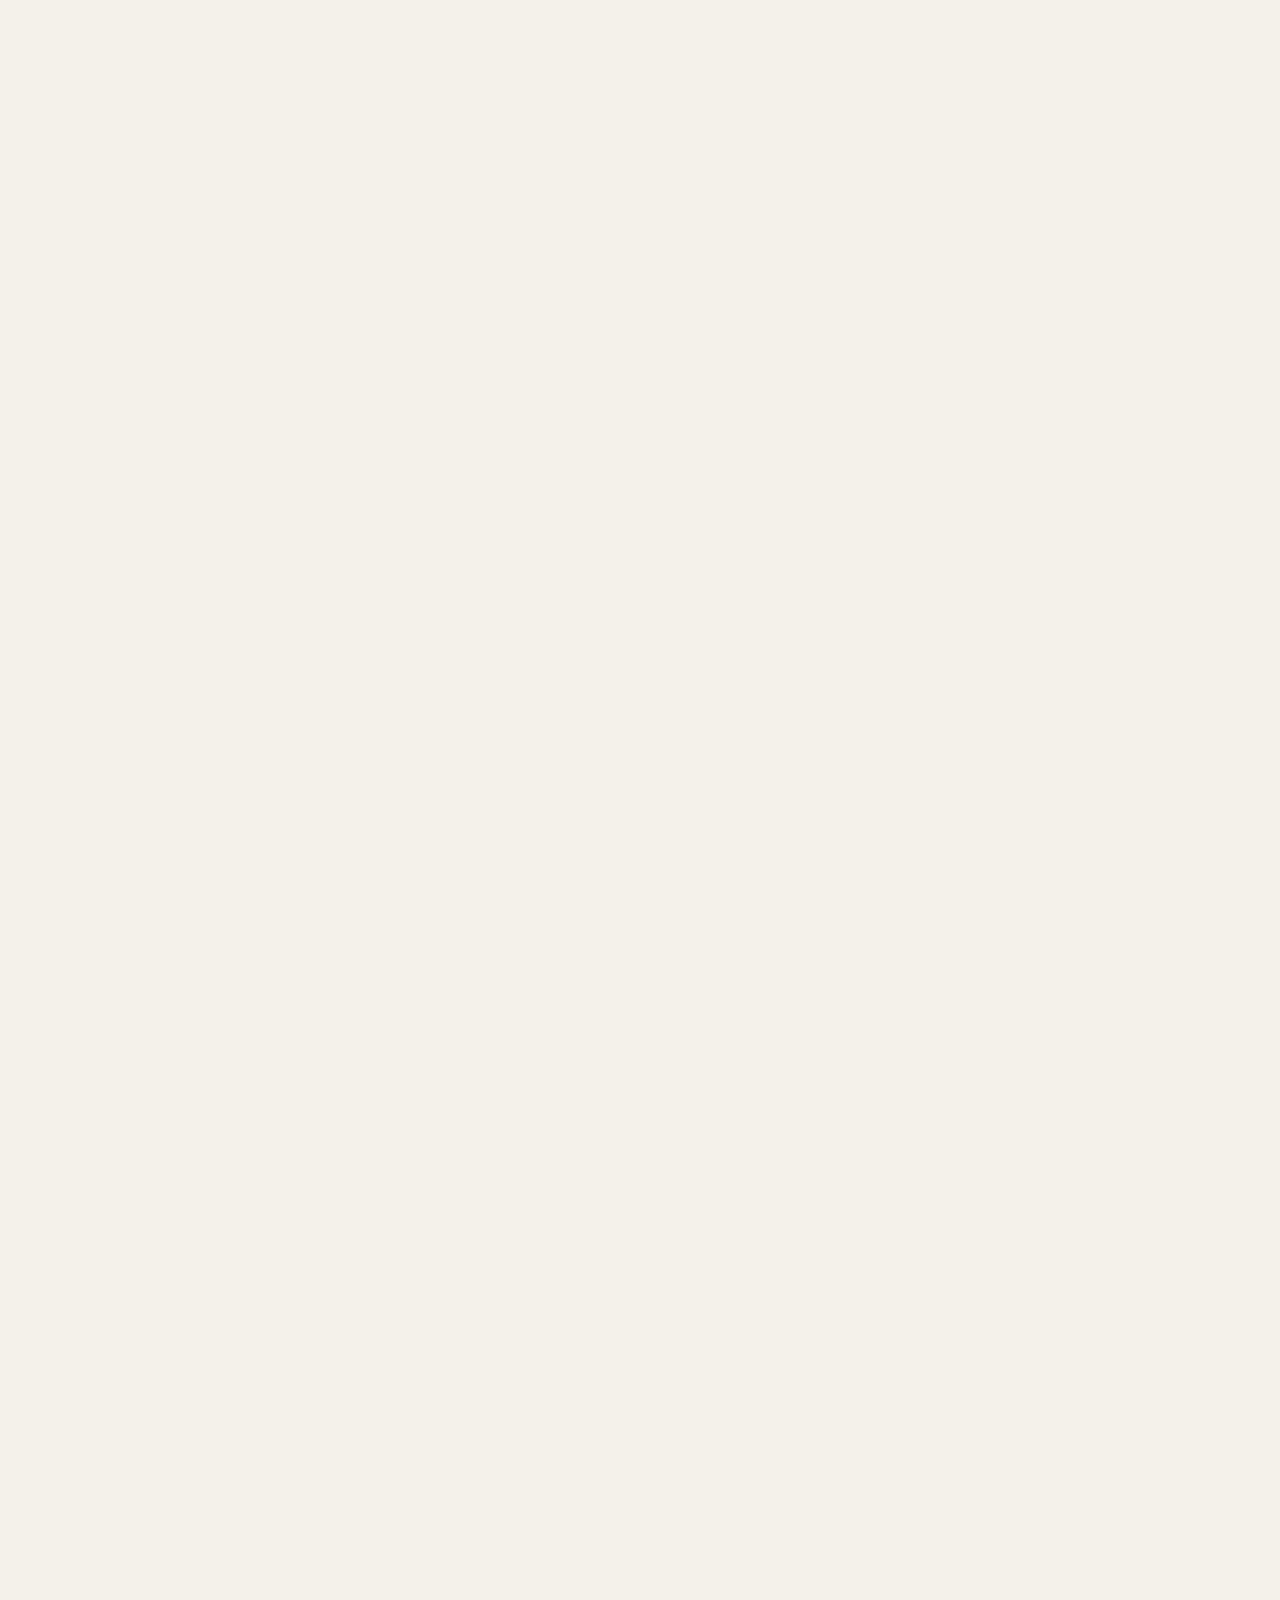
==== commit 5c1c795c: "feat(website): refresh homepage messaging and documentation navigation" ====
--- a/website/index.html
+++ b/website/index.html
@@ -3,7 +3,7 @@
   <head>
     <meta charset="UTF-8" />
     <meta name="viewport" content="width=device-width, initial-scale=1.0" />
-    <meta name="description" content="rpi 是一个 Rust 原生、library-first 的 coding-agent runtime：九个可组合 crate、稳定的插件 ABI、崩溃后可续跑的会话，以及免 Rust 工具链的预编译 CLI。实测启动速度是原生 TypeScript pi 的 9.7 倍，内存占用 1/4.9。" />
+    <meta name="description" content="更小、更快、更方便的 Rust 编程 Agent。独立二进制、低启动开销、本地会话恢复：配置模型后即可在终端读写代码、执行命令，也能通过插件与 SDK 扩展。" />
 
     <link rel="canonical" href="https://rpi.laofu.online/" />
     <link rel="icon" type="image/svg+xml" href="./favicon.svg" />
@@ -14,8 +14,8 @@
     <meta property="og:type" content="WebSite" />
     <meta property="og:site_name" content="rpi" />
     <meta property="og:url" content="https://rpi.laofu.online/" />
-    <meta property="og:title" content="rpi — Rust Agent Toolkit" />
-    <meta property="og:description" content="rpi 是一个 Rust 原生、library-first 的 coding-agent runtime：九个可组合 crate、稳定的插件 ABI、崩溃后可续跑的会话，以及免 Rust 工具链的预编译 CLI。实测启动速度是原生 TypeScript pi 的 9.7 倍，内存占用 1/4.9。" />
+    <meta property="og:title" content="rpi — 更小、更快、更方便的编程 Agent" />
+    <meta property="og:description" content="更小、更快、更方便的 Rust 编程 Agent。独立二进制、低启动开销、本地会话恢复：配置模型后即可在终端读写代码、执行命令，也能通过插件与 SDK 扩展。" />
     <meta property="og:image" content="https://rpi.laofu.online/og-image.png" />
     <meta property="og:image:width" content="1200" />
     <meta property="og:image:height" content="630" />
@@ -24,10 +24,10 @@
     <meta property="og:locale:alternate" content="en_US" />
 
     <meta name="twitter:card" content="summary_large_image" />
-    <meta name="twitter:title" content="rpi — Rust Agent Toolkit" />
-    <meta name="twitter:description" content="rpi 是一个 Rust 原生、library-first 的 coding-agent runtime：九个可组合 crate、稳定的插件 ABI、崩溃后可续跑的会话，以及免 Rust 工具链的预编译 CLI。实测启动速度是原生 TypeScript pi 的 9.7 倍，内存占用 1/4.9。" />
+    <meta name="twitter:title" content="rpi — 更小、更快、更方便的编程 Agent" />
+    <meta name="twitter:description" content="更小、更快、更方便的 Rust 编程 Agent。独立二进制、低启动开销、本地会话恢复：配置模型后即可在终端读写代码、执行命令，也能通过插件与 SDK 扩展。" />
     <meta name="twitter:image" content="https://rpi.laofu.online/og-image.png" />
-    <title>rpi — Rust Agent Toolkit</title>
+    <title data-i18n="home.pageTitle">rpi — 更小、更快、更方便的编程 Agent</title>
     <link rel="preconnect" href="https://fonts.googleapis.com" />
     <link rel="preconnect" href="https://fonts.googleapis.com" crossorigin />
     <link href="https://fonts.googleapis.com/css2?family=DM+Mono:wght@400;500&family=Manrope:wght@400;500;600;700;800&display=swap" rel="stylesheet" />
@@ -59,51 +59,60 @@
     <script defer src="https://stat.laofu.online/script.js" data-website-id="ed386bec-9be6-486a-b184-d72a437dd346" data-performance="true"></script>
     <script defer src="https://stat.laofu.online/recorder.js" data-website-id="ed386bec-9be6-486a-b184-d72a437dd346"></script>
   </head>
-  <body>
+  <body class="home-page">
     <div class="site-shell">
       <header class="topbar" data-sticky-header>
         <a class="brand" href="#top" aria-label="rpi home"><span class="brand-mark"><span></span><span></span><span></span></span><span>rpi</span></a>
-        <nav class="desktop-nav" aria-label="主导航"><a href="#top" data-i18n="nav.home">首页</a><a href="./docs.html" data-i18n="nav.documentation">文档</a><a href="./packages.html" data-i18n="nav.packages">软件包</a><a href="./compare.html" data-i18n="nav.compare">对比</a><a href="https://blog.laofu.online/" target="_blank" rel="noreferrer" data-i18n="nav.blog">博客 ↗</a></nav>
-        <div class="topbar-actions"><button class="language-switcher" type="button" data-language-toggle>EN</button><a class="text-link desktop-only" href="https://github.com/bigfish1913/pi-rust" target="_blank" rel="noreferrer">GitHub <span aria-hidden="true">↗</span></a><a class="button button-small desktop-only" href="#get-started" data-i18n="nav.start">开始使用 <span aria-hidden="true">→</span></a><button class="menu-toggle" type="button" aria-label="打开导航" data-i18n-attr="aria-label|nav.open" aria-expanded="false" data-menu-toggle><span></span><span></span></button></div>
+        <nav class="desktop-nav" aria-label="主导航"><a href="./guide.html" data-i18n="nav.fullDocs">完整文档</a><a href="./docs.html" data-i18n="nav.documentation">文档</a><a href="./packages.html" data-i18n="nav.packages">软件包</a><a href="./compare.html" data-i18n="nav.compare">对比</a><a href="https://blog.laofu.online/" target="_blank" rel="noreferrer" data-i18n="nav.blog">博客 ↗</a></nav>
+        <div class="topbar-actions"><button class="language-switcher" type="button" data-language-toggle>EN</button><a class="button button-small button-star" href="https://github.com/bigfish1913/pi-rust" target="_blank" rel="noreferrer"><svg class="star-icon" viewBox="0 0 24 24" fill="none" stroke="currentColor" stroke-width="1.7" stroke-linejoin="round" aria-hidden="true"><path d="m12 3 2.8 5.7 6.3.9-4.6 4.5 1.1 6.3-5.6-3-5.6 3 1.1-6.3L3 9.6l6.2-.9Z"/></svg><span data-i18n="action.star">Star 支持</span></a><a class="button button-small desktop-only" href="#get-started" data-i18n="nav.start">开始使用 <span aria-hidden="true">→</span></a><button class="menu-toggle" type="button" aria-label="打开导航" data-i18n-attr="aria-label|nav.open" aria-expanded="false" data-menu-toggle><span></span><span></span></button></div>
       </header>
-      <div class="mobile-menu" data-mobile-menu><a href="#top" data-i18n="nav.home">首页</a><a href="./docs.html" data-i18n="nav.documentation">文档</a><a href="./packages.html" data-i18n="nav.packages">软件包</a><a href="./compare.html" data-i18n="nav.compare">对比</a><a href="https://blog.laofu.online/" target="_blank" rel="noreferrer" data-i18n="nav.blog">博客 ↗</a><a href="https://github.com/bigfish1913/pi-rust" target="_blank" rel="noreferrer">GitHub ↗</a></div>
+      <div class="mobile-menu" data-mobile-menu><a href="./guide.html" data-i18n="nav.fullDocs">完整文档</a><a href="#top" data-i18n="nav.home">首页</a><a href="./docs.html" data-i18n="nav.documentation">文档</a><a href="./packages.html" data-i18n="nav.packages">软件包</a><a href="./compare.html" data-i18n="nav.compare">对比</a><a href="https://blog.laofu.online/" target="_blank" rel="noreferrer" data-i18n="nav.blog">博客 ↗</a><a href="https://github.com/bigfish1913/pi-rust" target="_blank" rel="noreferrer" data-i18n="action.star">Star 支持</a></div>
 
       <main id="top">
         <section class="hero page-section">
           <div class="hero-copy">
-            <div class="eyebrow"><span class="status-dot"></span><span data-content="hero.eyebrow">RUST AGENT TOOLKIT</span></div>
-            <h1 data-content="hero.title" data-content-html="true">把 Agent 做成<br /><em>你自己的工具。</em></h1>
-            <p class="hero-lede" data-content="hero.description">rpi 是一个 library-first 的 Rust SDK。用清晰的分层、可替换的模型 Provider 和真正可测试的工具循环，构建属于你的 coding agent。</p>
-            <div class="hero-actions"><a class="button" href="#get-started" data-i18n="action.build">开始构建 <span aria-hidden="true">→</span></a><a class="button button-ghost" href="#architecture" data-i18n="action.architecture">查看架构 <span aria-hidden="true">↓</span></a></div>
-            <div class="hero-meta"><span><span class="meta-dot green"></span>MIT License</span><span><span class="meta-dot orange"></span>Rust 1.78+</span><span><span class="meta-dot blue"></span><span data-i18n="hero.offline">无网络也能测试</span></span></div>
+            <div class="eyebrow"><span class="status-dot"></span><span data-content="hero.eyebrow">RUST NATIVE CODING AGENT</span></div>
+            <h1 data-content="hero.title" data-content-html="true">更小，更快，<br /><em>更方便的 Agent。</em></h1>
+            <p class="hero-lede" data-content="hero.description">一个 Rust 原生编程 Agent，把读写代码、执行命令和会话管理带进你的终端。下载独立二进制，配置模型就能开始；也支持插件扩展与 Rust SDK 嵌入。</p>
+            <div class="hero-actions"><a class="button" href="#get-started"><span data-i18n="nav.start">开始使用</span><span aria-hidden="true">→</span></a><a class="button button-ghost" href="./guide.html"><span data-i18n="nav.fullDocs">完整文档</span><span aria-hidden="true">↗</span></a></div><ul class="hero-benefits"><li><strong data-i18n="hero.small">更小</strong><span data-i18n="hero.smallDetail">独立二进制，少一层依赖</span></li><li><strong data-i18n="hero.fast">更快</strong><span data-i18n="hero.fastDetail">Rust 原生，低启动开销</span></li><li><strong data-i18n="hero.easy">更方便</strong><span data-i18n="hero.easyDetail">配置模型，终端直接用</span></li></ul>
+            <div class="hero-meta"><span><span class="meta-dot green"></span>MIT License</span><span><span class="meta-dot orange"></span>Linux / macOS / Windows</span><span><span class="meta-dot blue"></span><span data-i18n="hero.offline">无网络也能测试</span></span></div>
           </div>
           <div class="hero-visual" aria-label="rpi agent terminal preview">
             <div class="visual-glow"></div>
             <div class="terminal-window">
-              <div class="terminal-bar"><div class="window-dots"><i></i><i></i><i></i></div><span class="terminal-title">rpi / agent-session</span><span class="terminal-live"><span></span> LIVE</span></div>
+              <div class="terminal-bar"><div class="window-dots"><i></i><i></i><i></i></div><span class="terminal-title">rpi / agent-session</span><span class="terminal-preview" data-i18n="hero.preview">示例会话</span></div>
               <div class="terminal-body">
-                <div class="terminal-line terminal-muted"><span class="prompt-mark">$</span> cargo run -p minimal</div><div class="terminal-line terminal-spacer"></div>
-                <div class="terminal-line"><span class="line-index">01</span><span class="syntax-key">Agent</span><span class="syntax-punct">::</span><span class="syntax-fn">prompt</span><span class="syntax-text">(</span><span class="syntax-string">"hi"</span><span class="syntax-text">)</span></div>
-                <div class="terminal-line"><span class="line-index">02</span><span class="event-dot orange-fill"></span><span class="syntax-dim">stream.start</span><span class="syntax-dim"> · faux-1</span></div>
-                <div class="terminal-line terminal-indent"><span class="line-index">03</span><span class="syntax-comment">↳ assistant_message</span></div><div class="terminal-line terminal-indent"><span class="line-index">04</span><span class="syntax-text">Hello from the </span><span class="syntax-string">faux provider!</span></div>
-                <div class="terminal-line"><span class="line-index">05</span><span class="event-dot blue-fill"></span><span class="syntax-dim">message.end</span><span class="syntax-dim"> · 18ms</span></div><div class="terminal-line terminal-spacer"></div>
-                <div class="terminal-line terminal-success"><span class="prompt-mark">✓</span> AgentEnd observed. 2 messages after run</div><div class="terminal-cursor"></div>
+                <div class="terminal-line"><span class="prompt-mark">$</span><span class="syntax-text">rpi</span></div>
+                <div class="terminal-line terminal-spacer"></div>
+                <div class="terminal-line"><span class="prompt-mark">›</span><span class="syntax-text" data-i18n="hero.prompt">读一下 README，帮我梳理项目结构。</span></div>
+                <div class="terminal-line terminal-spacer"></div>
+                <div class="terminal-line"><span class="event-dot orange-fill"></span><span class="syntax-fn">read</span><span class="syntax-dim"> README.md</span></div>
+                <div class="terminal-line"><span class="event-dot blue-fill"></span><span class="syntax-fn">bash</span><span class="syntax-dim"> rg --files</span></div>
+                <div class="terminal-line terminal-spacer"></div>
+                <div class="terminal-line syntax-text" data-i18n="hero.response">已梳理入口、核心模块和测试目录。</div>
+                <div class="terminal-line syntax-comment" data-i18n="hero.next">你可以继续追问，也可以让我修改代码。</div>
+                <div class="terminal-cursor"></div>
               </div>
               <div class="terminal-footer"><span>rpi-agent</span><span>tokio</span><span>ready</span></div>
             </div>
-            <div class="floating-stat stat-top"><span class="stat-label">STREAMING</span><strong>18<span>ms</span></strong></div><div class="floating-stat stat-bottom"><span class="stat-label">COMPOSABLE</span><strong>24 <span data-i18n="hero.composable">软件包</span></strong></div>
+            <div class="floating-stat stat-top"><span class="stat-label">RUST NATIVE</span><strong data-i18n="hero.binary">一个二进制</strong></div><div class="floating-stat stat-bottom"><span class="stat-label">OPEN SOURCE</span><strong>MIT <span>LICENSE</span></strong></div>
           </div>
         </section>
-        <section class="signal-strip" aria-label="项目指标"><div class="signal-item"><strong data-stat="stats.0.value">24</strong><span data-stat="stats.0.label">个可组合软件包</span></div><div class="signal-item"><strong data-stat="stats.1.value">2</strong><span data-stat="stats.1.label">种内置 Provider</span></div><div class="signal-item"><strong data-stat="stats.2.value">7</strong><span data-stat="stats.2.label">个开箱即用工具</span></div><div class="signal-item"><strong data-stat="stats.3.value">0</strong><span data-stat="stats.3.label">网络依赖的测试</span></div></section>
+        <section class="signal-strip" aria-label="项目指标"><div class="signal-item"><strong data-stat="stats.0.value">21.8 MiB</strong><span data-stat="stats.0.label">单文件安装体积 · 基准版本</span></div><div class="signal-item"><strong data-stat="stats.1.value">10.7×</strong><span data-stat="stats.1.label">冷启动更快 · 离线基准 / vs pi</span></div><div class="signal-item"><strong data-stat="stats.2.value">1/7.6</strong><span data-stat="stats.2.label">启动后内存 · 离线基准 / vs pi</span></div><div class="signal-item"><strong data-stat="stats.3.value">1</strong><span data-stat="stats.3.label">独立二进制 · 无需 Node.js 运行时</span></div></section>
+        <div class="benchmark-note page-section"><span data-i18n="home.benchmarkNote">Windows 11 离线基准 · rpi 0.3.6 / pi 0.87.1 · 2026-09-30 · 不含模型推理</span><a href="https://github.com/bigfish1913/pi-rust/blob/main/docs/performance/benchmark-vs-pi.md" target="_blank" rel="noreferrer" data-i18n="home.benchmarkLink">查看测量方法与数据 ↗</a></div>
+        <section class="home-resources page-section" aria-label="文档与开源支持" data-i18n-attr="aria-label|home.resourcesLabel">
+          <article class="resource-card resource-docs"><div class="eyebrow eyebrow-dark">READ THE DOCS</div><h2 data-i18n="home.docsTitle">从安装到扩展，完整文档都在这里。</h2><p data-i18n="home.docsBody">跟着使用手册配置模型、管理会话、安装插件；用 SDK 文档和扩展指南，把 Agent 接进自己的产品。</p><div class="resource-links"><a class="button" href="./guide.html"><span data-i18n="home.userGuide">阅读完整使用手册</span><span aria-hidden="true">→</span></a><a href="./docs.html?mode=sdk" data-i18n="home.sdkDocs">SDK 文档 ↗</a><a href="./guide.html?doc=extension-authoring" data-i18n="home.extensionGuide">扩展开发指南 ↗</a></div></article>
+          <article class="resource-card resource-support"><div class="eyebrow eyebrow-dark">BUILD IN THE OPEN</div><h2 data-i18n="home.starTitle">觉得有用？<br />给 rpi 一颗 Star。</h2><p data-i18n="home.starBody">让更多开发者发现 rpi。也欢迎提交 Issue、分享用法，或一起贡献代码。</p><a class="button button-ghost" href="https://github.com/bigfish1913/pi-rust" target="_blank" rel="noreferrer"><svg class="star-icon" viewBox="0 0 24 24" fill="none" stroke="currentColor" stroke-width="1.7" stroke-linejoin="round" aria-hidden="true"><path d="m12 3 2.8 5.7 6.3.9-4.6 4.5 1.1 6.3-5.6-3-5.6 3 1.1-6.3L3 9.6l6.2-.9Z"/></svg><span data-i18n="action.starLong">Star on GitHub</span><span aria-hidden="true">↗</span></a></article>
+        </section>
 
         <section class="intro page-section" id="why"><div class="section-heading split-heading"><div><div class="eyebrow eyebrow-dark">01 / WHY RPI</div><h2 data-i18n-html="section.whyTitle">从一条 prompt，<br /><span>长出完整系统。</span></h2></div><p data-i18n="section.whyBody">Agent 不应该被锁在一个 CLI 里。rpi 把模型、循环、工具、会话和终端体验拆成可以独立替换的 Rust 层，让你从最小实验开始，逐步长成自己的产品。</p></div><div class="feature-grid" data-features></div></section>
         <section class="architecture-section page-section" id="architecture"><div class="section-heading centered-heading"><div class="eyebrow eyebrow-dark">02 / ARCHITECTURE</div><h2 data-i18n="section.architectureTitle">每一层都有自己的边界。</h2><p data-i18n="section.architectureBody">从 Provider 到 CLI，单向依赖让核心库保持轻盈，也让你的扩展有明确的落点。</p></div><div class="architecture-map" data-architecture></div></section>
         <section class="examples-section page-section" id="examples"><div class="section-heading split-heading examples-heading"><div><div class="eyebrow eyebrow-dark">03 / START SMALL</div><h2 data-i18n-html="section.startTitle">先跑起来，<br /><span>再加复杂度。</span></h2></div><p data-i18n="section.startBody">两个示例覆盖最重要的学习路径：先用 faux provider 跑通 Agent，再把真实文件系统和工具接进循环。</p></div><div class="code-lab"><div class="code-tabs" role="tablist" aria-label="代码示例" data-example-tabs></div><div class="code-panel"><div class="code-panel-top"><span class="code-file" data-code-file>examples/minimal/src/main.rs</span><button class="copy-button" type="button" data-copy-code data-i18n-attr="aria-label|action.copyCode"><span data-i18n="action.copy">复制</span> <span aria-hidden="true">⧉</span></button></div><pre><code data-code-content></code></pre><div class="code-panel-foot"><span data-code-note>确定性的本地 provider，不需要 API key。</span><a href="https://github.com/bigfish1913/pi-rust/tree/main/examples" target="_blank" rel="noreferrer" data-i18n="action.examples">浏览 examples ↗</a></div></div></div></section>
         <section class="extension-section page-section"><div class="extension-card"><div class="extension-copy"><div class="eyebrow"><span class="status-dot"></span>04 / EXTEND THE LOOP</div><h2 data-i18n-html="section.extensionTitle">把你的能力<br /><em>插进 Agent。</em></h2><p data-i18n="section.extensionBody">Rust cdylib 插件通过稳定 ABI 接入 Tool、Provider、Slash Command、事件和资源发现。宿主保留生命周期，插件只关注自己的能力。</p><a class="text-link light-link" href="./docs.html#extensions" data-i18n="action.learnExtensions">了解插件系统 <span aria-hidden="true">→</span></a></div><div class="extension-terminal" aria-hidden="true"><div class="extension-row"><span class="extension-key">register_tool</span><span class="extension-arrow">→</span><span class="extension-value">AgentTool</span></div><div class="extension-row"><span class="extension-key">register_provider</span><span class="extension-arrow">→</span><span class="extension-value">Provider</span></div><div class="extension-row"><span class="extension-key">register_command</span><span class="extension-arrow">→</span><span class="extension-value">/hello</span></div><div class="extension-row"><span class="extension-key">resources_discover</span><span class="extension-arrow">→</span><span class="extension-value">SKILL.md</span></div><div class="extension-corner">ABI v1 <span>●</span></div></div></div></section>
         <section class="release-section page-section" id="release"><div class="section-heading centered-heading"><div class="eyebrow eyebrow-dark">05 / RELEASES</div><h2 data-i18n="section.releaseTitle">小步发布，持续靠近。</h2><p data-i18n="section.releaseBody">核心能力优先稳定下来，再把更多 Provider、插件生态和 CLI 体验交给社区。</p></div><div class="release-grid" data-releases></div></section>
-        <section class="get-started-section page-section" id="get-started"><div class="get-started-inner"><div class="eyebrow eyebrow-dark">06 / GET STARTED</div><h2 data-i18n-html="section.startedTitle">你的 Agent，<br /><span>从这里开始。</span></h2><p data-i18n="section.startedBody">想直接使用 CLI 就安装 rpi-cli；想研究 Agent loop，再拉源码运行 faux provider。</p><div class="command-stack"><div class="command-label" data-i18n="section.installCli">直接安装 CLI</div><div class="command-box"><span class="command-prompt">$</span><code>cargo install rpi-cli</code><button type="button" data-copy-command data-i18n-attr="aria-label|action.copy">⧉</button></div><div class="command-label" data-i18n="section.installBinary">或用预编译二进制（无需 Rust 工具链）</div><div class="command-box"><span class="command-prompt">$</span><code>curl -fsSL https://raw.githubusercontent.com/bigfish1913/pi-rust/main/scripts/install.sh | sh</code><button type="button" data-copy-command data-i18n-attr="aria-label|action.copy">⧉</button></div><div class="command-label" data-i18n="section.runExample">从源码运行示例</div><div class="command-box"><span class="command-prompt">$</span><code>git clone https://github.com/bigfish1913/pi-rust.git && cd pi-rust && cargo run -p minimal</code><button type="button" data-copy-command data-i18n-attr="aria-label|action.copy">⧉</button></div></div><div class="get-started-links"><a class="button" href="https://github.com/bigfish1913/pi-rust" target="_blank" rel="noreferrer" data-i18n="action.github">GitHub 仓库 <span aria-hidden="true">↗</span></a><a class="button button-ghost" href="https://crates.io/crates/rpi-cli" target="_blank" rel="noreferrer" data-i18n="action.crates">crates.io <span aria-hidden="true">↗</span></a><a class="button button-ghost" href="https://github.com/bigfish1913/pi-rust/blob/main/docs/architecture/overview.md" target="_blank" rel="noreferrer" data-i18n="action.readArchitecture">读架构文档 <span aria-hidden="true">→</span></a></div></div></section>
+        <section class="get-started-section page-section" id="get-started"><div class="get-started-inner"><div class="eyebrow eyebrow-dark">06 / GET STARTED</div><h2 data-i18n-html="section.startedTitle">你的 Agent，<br /><span>从这里开始。</span></h2><p data-i18n="section.startedBody">想直接使用 CLI 就安装 rpi-cli；想研究 Agent loop，再拉源码运行 faux provider。</p><div class="command-stack"><div class="command-label" data-i18n="section.installBinary">安装预编译二进制（无需 Rust 工具链）</div><div class="command-box"><span class="command-prompt">$</span><code>curl -fsSL https://raw.githubusercontent.com/bigfish1913/pi-rust/main/scripts/install.sh | sh</code><button type="button" data-copy-command data-i18n-attr="aria-label|action.copy">⧉</button></div><div class="command-label" data-i18n="section.installCli">直接安装 CLI</div><div class="command-box"><span class="command-prompt">$</span><code>cargo install rpi-cli</code><button type="button" data-copy-command data-i18n-attr="aria-label|action.copy">⧉</button></div><div class="command-label" data-i18n="section.runExample">从源码运行示例</div><div class="command-box"><span class="command-prompt">$</span><code>git clone https://github.com/bigfish1913/pi-rust.git && cd pi-rust && cargo run -p minimal</code><button type="button" data-copy-command data-i18n-attr="aria-label|action.copy">⧉</button></div></div><div class="get-started-links"><a class="button" href="./guide.html" data-i18n="nav.fullDocs">完整文档</a><a class="button button-ghost" href="https://github.com/bigfish1913/pi-rust" target="_blank" rel="noreferrer" data-i18n="action.starLong">Star on GitHub</a><a class="button button-ghost" href="https://crates.io/crates/rpi-cli" target="_blank" rel="noreferrer" data-i18n="action.crates">crates.io <span aria-hidden="true">↗</span></a><a class="button button-ghost" href="https://github.com/bigfish1913/pi-rust/blob/main/docs/architecture/overview.md" target="_blank" rel="noreferrer" data-i18n="action.readArchitecture">读架构文档 <span aria-hidden="true">→</span></a></div></div></section>
       </main>
-      <footer class="footer"><div class="footer-brand"><span class="brand-mark"><span></span><span></span><span></span></span><span>rpi</span><span class="footer-tagline">Rust Agent Toolkit</span></div><div class="footer-links"><a href="https://github.com/bigfish1913/pi-rust" target="_blank" rel="noreferrer">GitHub ↗</a><a href="https://github.com/bigfish1913/pi-rust/blob/main/LICENSE" target="_blank" rel="noreferrer">MIT License</a><span data-i18n="footer.makers">Built for makers</span></div></footer>
+      <footer class="footer"><div class="footer-brand"><span class="brand-mark"><span></span><span></span><span></span></span><span>rpi</span><span class="footer-tagline">Rust Agent Toolkit</span></div><div class="footer-links"><a href="./guide.html" data-i18n="nav.fullDocs">完整文档</a><a href="https://github.com/bigfish1913/pi-rust" target="_blank" rel="noreferrer">GitHub ↗</a><a href="https://github.com/bigfish1913/pi-rust/blob/main/LICENSE" target="_blank" rel="noreferrer">MIT License</a><span data-i18n="footer.makers">Built for makers</span></div></footer>
       <div class="toast" role="status" aria-live="polite" data-toast></div>
     </div>
     <script src="./app.js" type="module"></script>
--- a/website/styles.css
+++ b/website/styles.css
@@ -3,6 +3,7 @@
   --orange: #ec6b38; --orange-deep: #a84422; --white: #fffdf8;
   --mono: 'DM Mono', 'SFMono-Regular', Consolas, monospace; --sans: 'Manrope', 'PingFang SC', 'Microsoft YaHei', sans-serif;
 }
+
 * { box-sizing: border-box; }
 html:not([data-i18n-ready]) .site-shell { visibility: hidden; }
 html { scroll-behavior: smooth; }
@@ -114,3 +115,103 @@
   .blog-body pre { padding: 14px; }
   .blog-body pre code { font-size: 10px; }
 }
+
+/* Shared documentation and open-source entry points. */
+.topbar { gap: 24px; }
+.desktop-nav { margin-left: 0; gap: clamp(16px, 2vw, 28px); }
+.topbar-actions { gap: 14px; }
+.button-star { background: transparent; color: var(--ink); white-space: nowrap; min-height: 44px; gap: 8px; }
+.star-icon { width: 18px; height: 18px; flex: 0 0 18px; }
+.button:hover { background: var(--orange-deep); border-color: var(--orange-deep); color: var(--white); }
+a:focus-visible, button:focus-visible { outline: 3px solid var(--orange-deep); outline-offset: 4px; }
+.language-switcher { min-height: 44px; min-width: 44px; }
+
+/* Home: product first, followed by proof and two clear next steps. */
+.home-page .hero { grid-template-columns: minmax(0, 1.08fr) minmax(0, 1fr); gap: 48px; min-height: 580px; padding-top: 64px; padding-bottom: 72px; }
+.home-page .hero h1 { font-size: clamp(52px, 5.6vw, 80px); line-height: 1.15; letter-spacing: -.045em; margin: 24px 0; }
+.home-page h1 em, .home-page h2 span { color: #c95427; }
+.home-page .eyebrow:not(.eyebrow-dark), .home-page .feature-number { color: var(--orange-deep); }
+.home-page .hero-lede { max-width: 590px; color: #545650; font-size: 16px; line-height: 1.85; }
+.home-page .hero-actions { margin-top: 28px; flex-wrap: wrap; }
+.home-page .button { font-size: 14px; }
+.home-page .hero-benefits { padding: 0; margin: 26px 0 0; list-style: none; display: grid; grid-template-columns: repeat(3, minmax(0, 1fr)); gap: 16px; color: #545650; font-size: 12px; line-height: 1.6; }
+.home-page .hero-benefits li { border-left: 2px solid var(--orange-deep); padding-left: 12px; }
+.home-page .hero-benefits strong { display: block; margin-bottom: 5px; color: var(--ink); font-size: 16px; }
+.home-page .hero-benefits span { display: block; }
+.home-page .hero-meta { margin-top: 22px; }
+.home-page .hero-visual { min-width: 0; padding: 24px 0 24px 16px; }
+.home-page .terminal-body { min-height: 335px; padding: 26px 24px; font-size: 12px; line-height: 2; }
+.terminal-preview { margin-left: auto; color: #b4c6b9; font: 9px var(--mono); }
+.home-page .terminal-title { position: static; transform: none; margin: 0 auto; }
+.home-page .window-dots { margin-right: 16px; }
+.home-page .syntax-dim { color: #a1aaa1; }
+.home-page .stat-top { right: -4px; }
+.home-page .signal-item { padding: 24px 20px; }
+.home-page .signal-item:first-child { padding-left: 0; }
+.home-page .signal-item span { font: 12px/1.6 var(--sans); color: #545650; }
+.benchmark-note { display: flex; justify-content: space-between; flex-wrap: wrap; gap: 8px 22px; padding-top: 14px; color: #64655f; font-size: 12px; line-height: 1.7; }
+.benchmark-note a { color: var(--orange-deep); text-decoration: underline; text-underline-offset: 3px; }
+.home-resources { display: grid; grid-template-columns: 1.65fr 1fr; gap: 20px; padding-top: 42px; }
+.resource-card { padding: 32px; border: 1px solid var(--line); background: var(--white); display: flex; flex-direction: column; align-items: flex-start; }
+.resource-card h2 { max-width: 560px; margin: 18px 0 12px; font-size: clamp(24px, 2.3vw, 32px); line-height: 1.4; letter-spacing: -.04em; }
+.resource-card p { margin: 0 0 24px; max-width: 570px; color: #545650; font-size: 14px; line-height: 1.8; }
+.resource-links { margin-top: auto; display: flex; align-items: center; flex-wrap: wrap; gap: 16px 20px; }
+.resource-links > a:not(.button) { min-height: 44px; display: inline-flex; align-items: center; color: var(--orange-deep); font-size: 13px; font-weight: 700; }
+.resource-links > a:not(.button):hover { text-decoration: underline; text-underline-offset: 4px; }
+.resource-support { background: #f5e5d9; border-color: #dbc8b8; }
+.resource-support .button { margin-top: auto; }
+.home-page .intro { padding-top: 86px; padding-bottom: 100px; }
+.home-page .feature-grid { margin-top: 40px; }
+.home-page .feature-card { min-height: 290px; }
+.home-page .feature-card h3 { margin-top: 32px; font-size: 22px; line-height: 1.4; }
+.home-page .feature-card p { font-size: 14px; line-height: 1.8; color: #545650; }
+.home-page .section-heading > p { font-size: 16px; }
+
+@media (max-width: 1100px) {
+  .desktop-nav, .topbar .desktop-only { display: none; }
+  .menu-toggle { display: block; min-width: 44px; min-height: 44px; padding: 7px 11px; }
+  .mobile-menu { display: flex; position: fixed; z-index: 19; top: 88px; left: 0; right: 0; flex-direction: column; padding: 13px 22px 24px; background: var(--paper); border-bottom: 1px solid var(--line); visibility: hidden; transform: translateY(-120%); }
+  .mobile-menu.is-open { visibility: visible; transform: translateY(0); }
+  .topbar.is-scrolled + .mobile-menu { top: 74px; }
+  .mobile-menu a { min-height: 44px; padding: 15px 0; border-bottom: 1px solid var(--line); font-size: 14px; font-weight: 700; }
+  .home-page .hero { grid-template-columns: 1fr; gap: 32px; padding-top: 44px; }
+  .home-page .hero-copy { max-width: 760px; }
+  .home-page .hero-visual { width: min(680px, 100%); margin: 0 auto; }
+  .home-page .hero h1 { font-size: clamp(44px, 6vw, 60px); }
+  .resource-links { gap: 12px 20px; }
+}
+@media (max-width: 680px) {
+  .topbar { gap: 14px; padding: 16px 18px; }
+  .topbar-actions { gap: 8px; }
+  .topbar .button-star { padding: 0 10px; font-size: 11px; gap: 6px; }
+  .mobile-menu { top: 76px; }
+  .home-page .hero { padding-top: 38px; padding-bottom: 42px; gap: 28px; }
+  .home-page .hero h1 { font-size: clamp(30px, 9vw, 48px); line-height: 1.2; }
+  .home-page .hero .eyebrow { font-size: 9px; letter-spacing: .07em; }
+  .home-page .hero-lede { font-size: 16px; line-height: 1.8; }
+  .home-page .hero-actions { gap: 10px; }
+  .home-page .hero-actions .button { padding: 0 18px; }
+  .home-page .hero-benefits { gap: 12px; }
+  .home-page .hero-benefits li { padding-left: 9px; }
+  .home-page .hero-visual { padding: 22px 0; }
+  .home-page .terminal-body { padding: 24px 16px; min-height: 300px; font-size: 11px; }
+  .home-page .terminal-title { display: none; }
+  .home-page .stat-top { right: 0; }
+  .home-page .stat-bottom { left: 0; }
+  .home-page .signal-item, .home-page .signal-item:first-child { padding: 20px 12px; }
+  .home-page .signal-item span { font-size: 12px; }
+  .home-resources { grid-template-columns: 1fr; gap: 14px; padding-top: 28px; }
+  .resource-card { padding: 24px; }
+  .resource-card h2 { font-size: 26px; }
+  .resource-card p { font-size: 16px; }
+  .resource-links .button { width: 100%; }
+  .home-page .intro { padding-top: 64px; padding-bottom: 70px; }
+  .home-page .feature-card { min-height: 220px; }
+  .home-page .feature-card h3 { margin-top: 24px; }
+  .home-page .feature-card p { font-size: 16px; }
+}
+@media (prefers-reduced-motion: reduce) {
+  html { scroll-behavior: auto; }
+  .terminal-cursor { animation: none; }
+  .button, .mobile-menu, .topbar { transition: none; }
+}
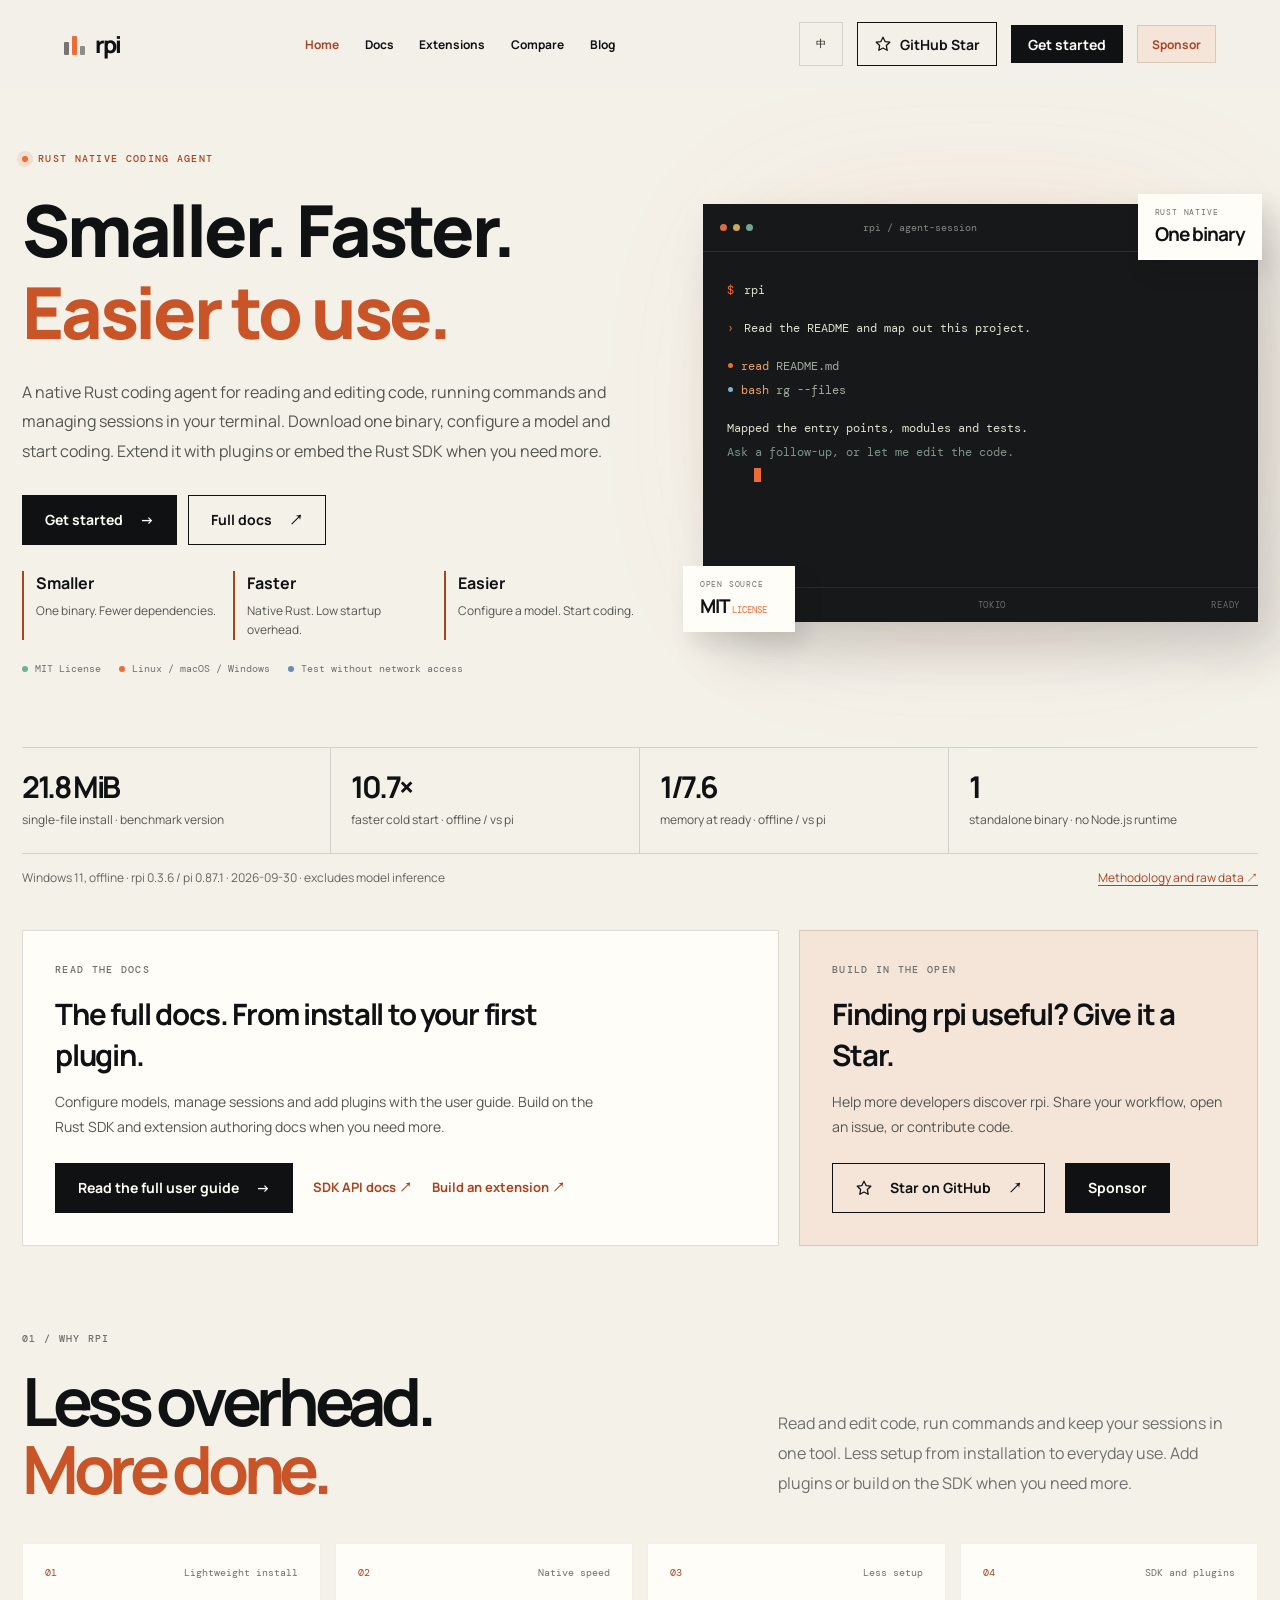
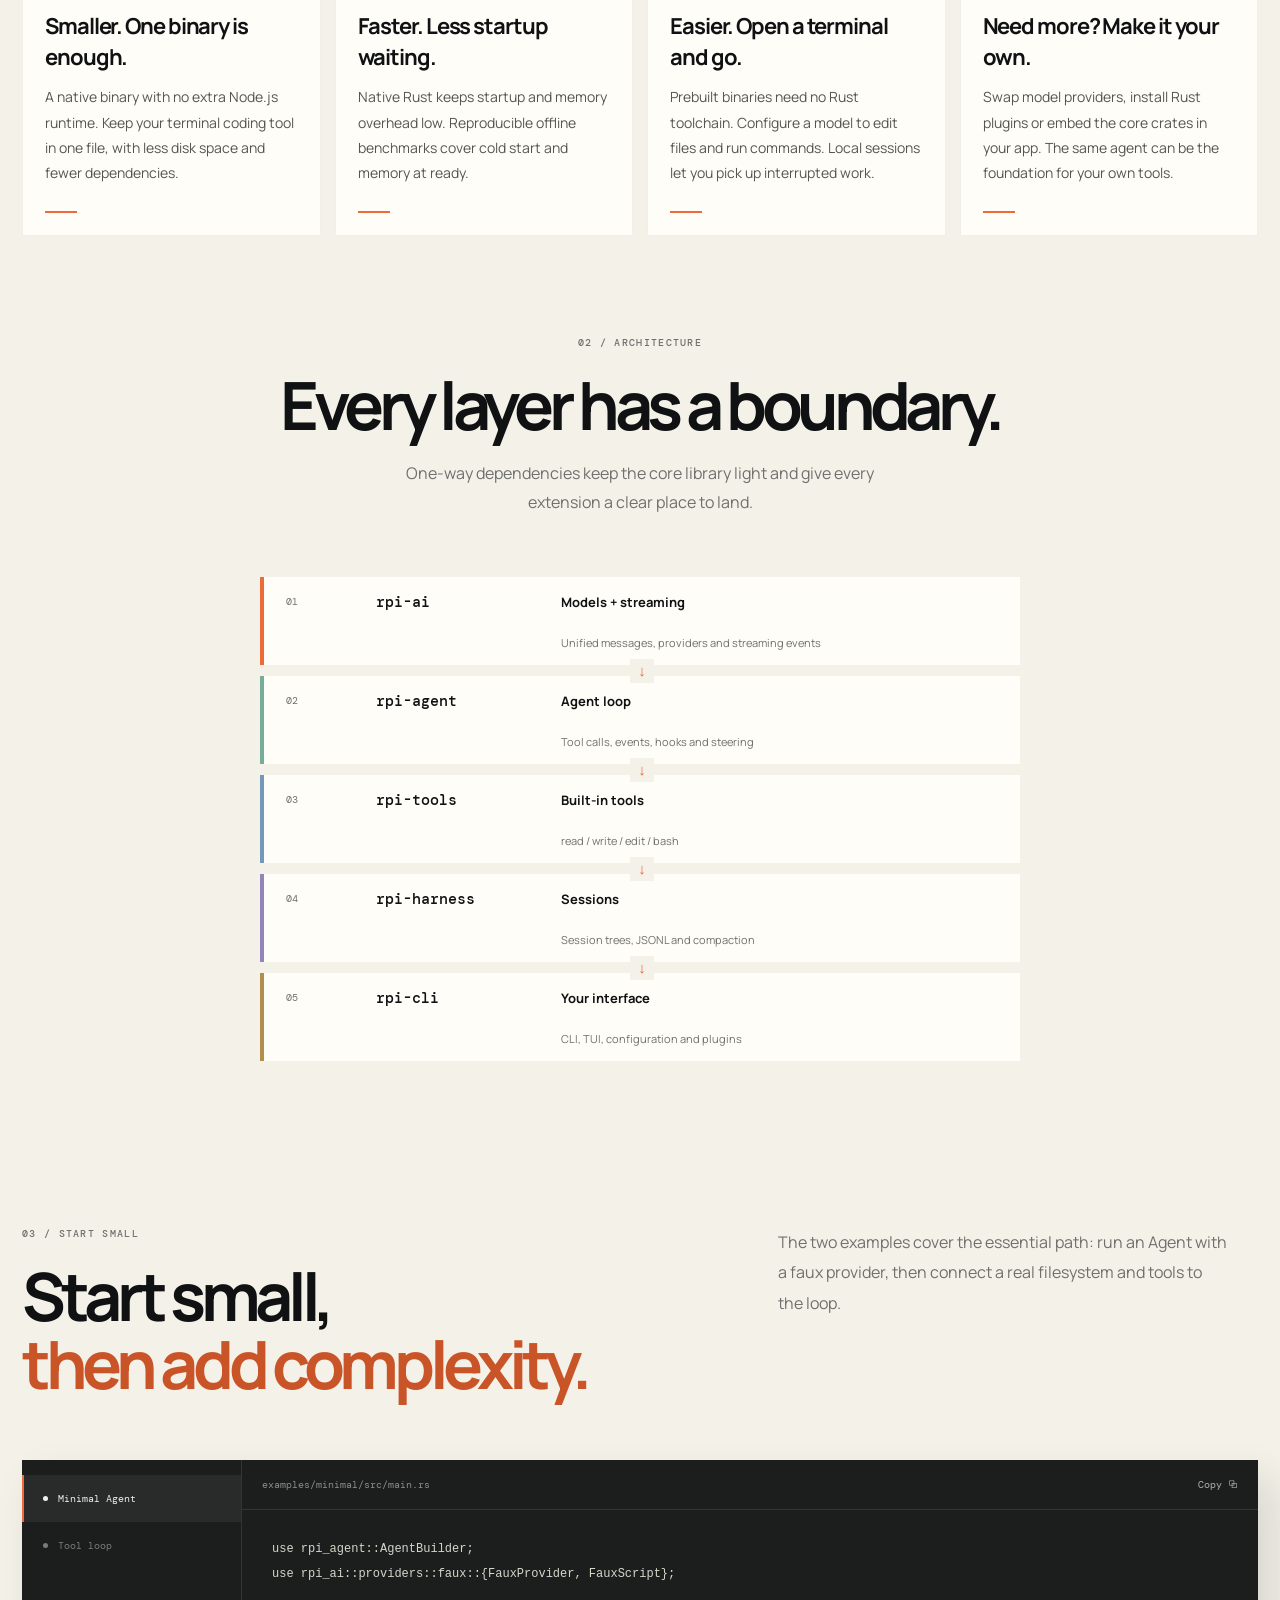
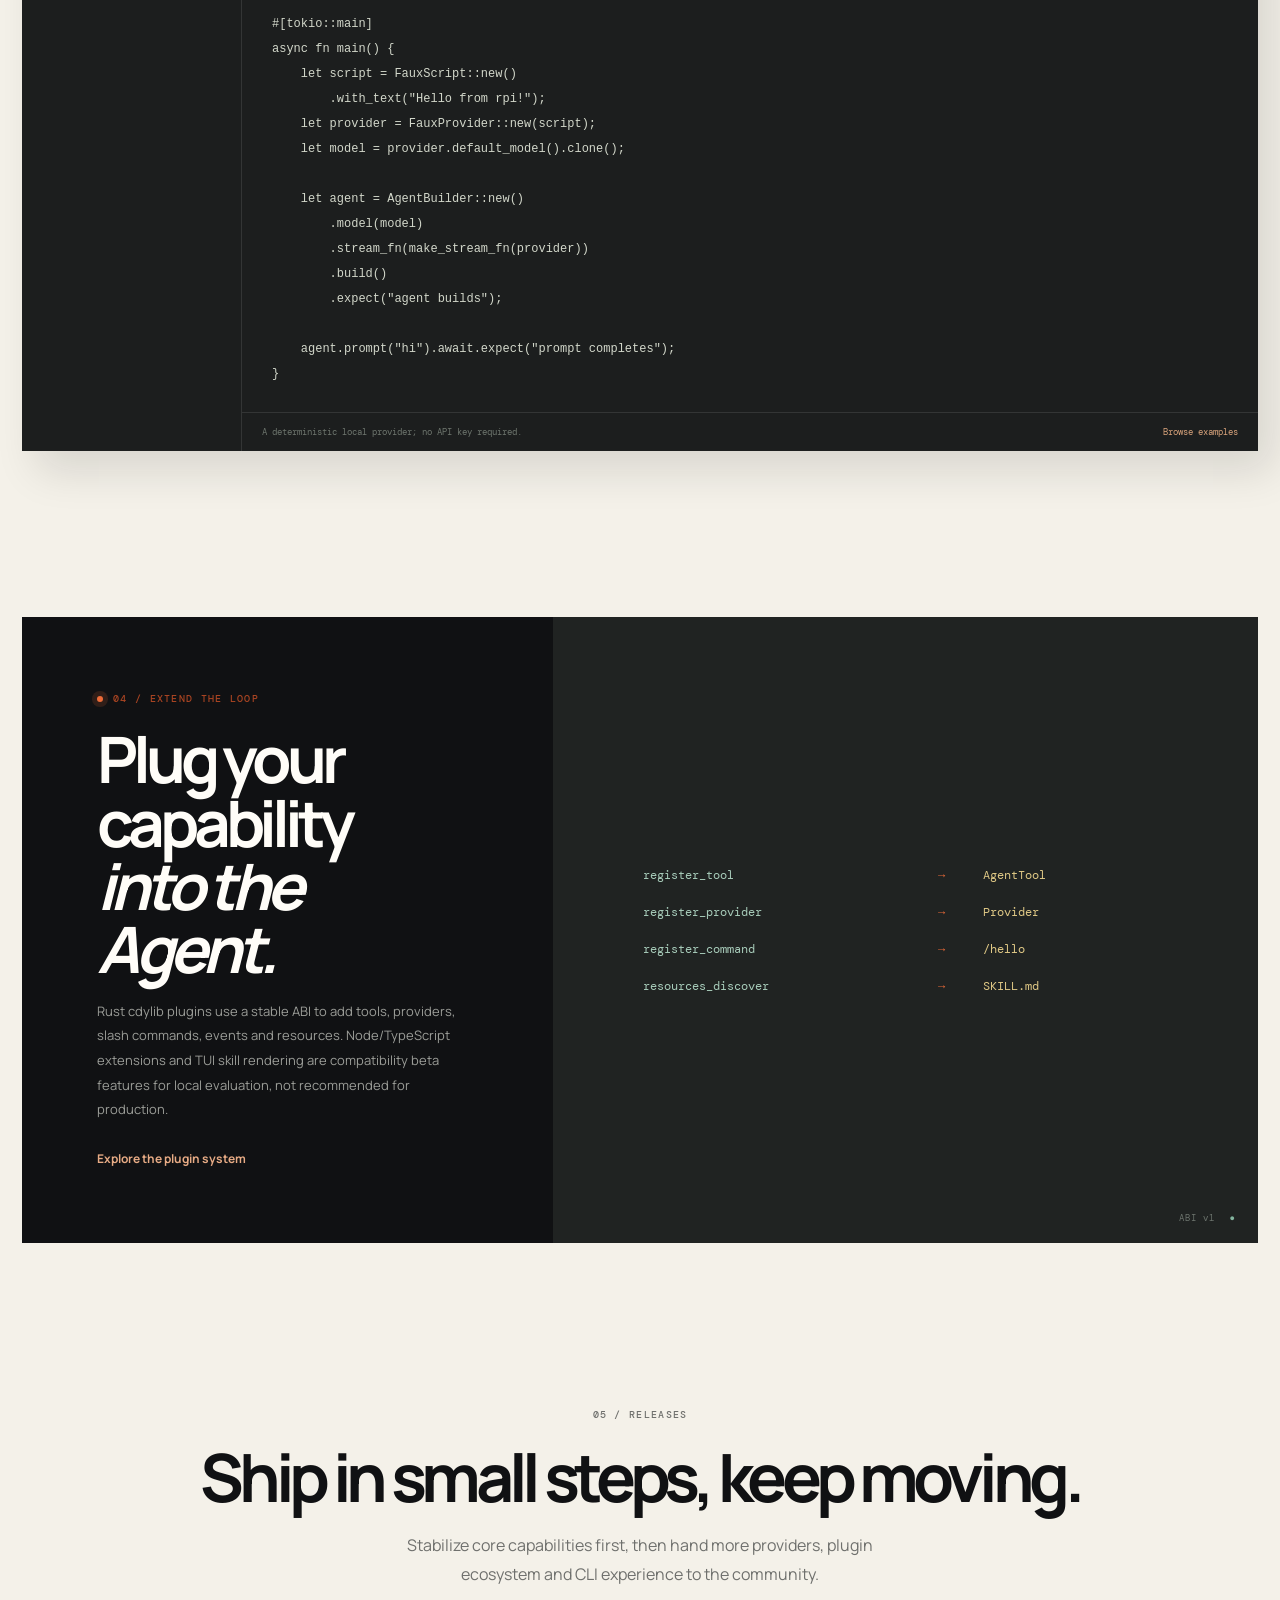
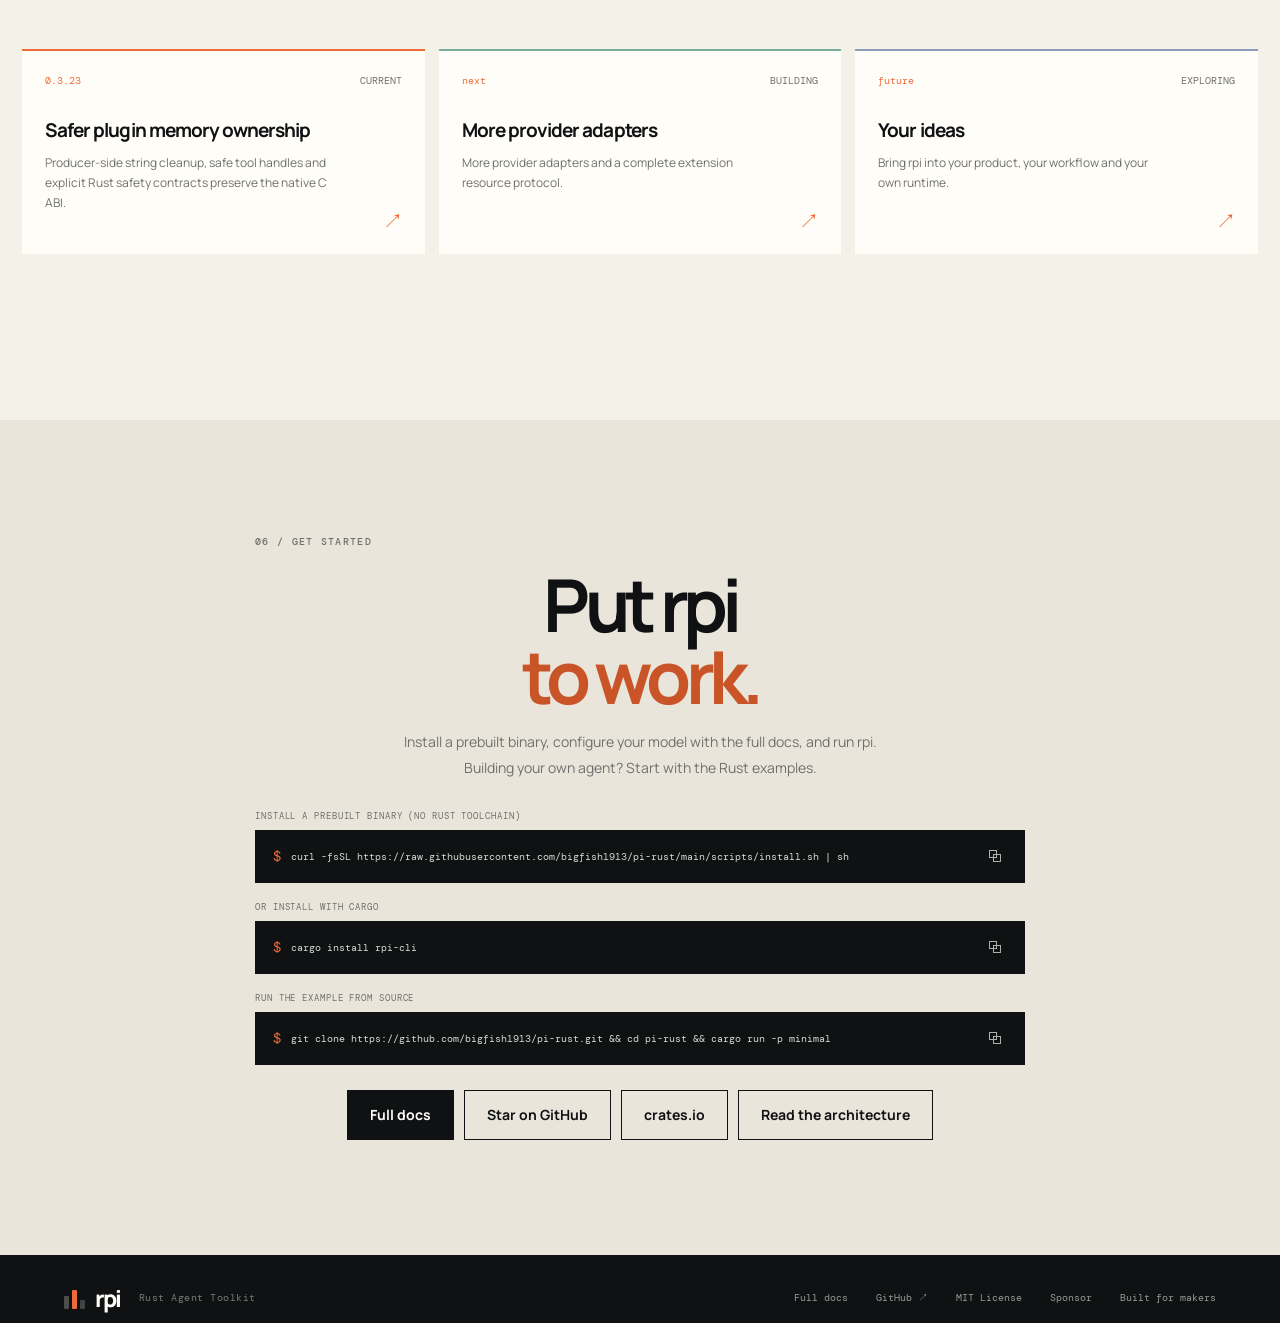
==== commit 4a23424b: "feat(cli): support prebuilt GitHub CLI self-update Add a distribution manifest (rpi-release.json) an" ====
--- a/website/index.html
+++ b/website/index.html
@@ -31,7 +31,7 @@
     <link rel="preconnect" href="https://fonts.googleapis.com" />
     <link rel="preconnect" href="https://fonts.googleapis.com" crossorigin />
     <link href="https://fonts.googleapis.com/css2?family=DM+Mono:wght@400;500&family=Manrope:wght@400;500;600;700;800&display=swap" rel="stylesheet" />
-    <link rel="stylesheet" href="./styles.css" />
+    <link rel="stylesheet" href="./styles.css?v=20261014-qr-crop" />
     <script type="application/ld+json">
 {
   "@context": "https://schema.org",
@@ -63,10 +63,10 @@
     <div class="site-shell">
       <header class="topbar" data-sticky-header>
         <a class="brand" href="#top" aria-label="rpi home"><span class="brand-mark"><span></span><span></span><span></span></span><span>rpi</span></a>
-        <nav class="desktop-nav" aria-label="主导航"><a href="./guide.html" data-i18n="nav.fullDocs">完整文档</a><a href="./docs.html" data-i18n="nav.documentation">文档</a><a href="./packages.html" data-i18n="nav.packages">软件包</a><a href="./compare.html" data-i18n="nav.compare">对比</a><a href="https://blog.laofu.online/" target="_blank" rel="noreferrer" data-i18n="nav.blog">博客 ↗</a></nav>
-        <div class="topbar-actions"><button class="language-switcher" type="button" data-language-toggle>EN</button><a class="button button-small button-star" href="https://github.com/bigfish1913/pi-rust" target="_blank" rel="noreferrer"><svg class="star-icon" viewBox="0 0 24 24" fill="none" stroke="currentColor" stroke-width="1.7" stroke-linejoin="round" aria-hidden="true"><path d="m12 3 2.8 5.7 6.3.9-4.6 4.5 1.1 6.3-5.6-3-5.6 3 1.1-6.3L3 9.6l6.2-.9Z"/></svg><span data-i18n="action.star">Star 支持</span></a><a class="button button-small desktop-only" href="#get-started" data-i18n="nav.start">开始使用 <span aria-hidden="true">→</span></a><button class="menu-toggle" type="button" aria-label="打开导航" data-i18n-attr="aria-label|nav.open" aria-expanded="false" data-menu-toggle><span></span><span></span></button></div>
+        <nav class="desktop-nav" aria-label="主导航"><a class="is-current" href="#top" data-i18n="nav.home">首页</a><a href="./docs.html" data-i18n="nav.documentation">文档</a><a href="./packages.html" data-i18n="nav.packages">扩展</a><a href="./compare.html" data-i18n="nav.compare">对比</a><a href="https://blog.laofu.online/" target="_blank" rel="noreferrer" data-i18n="nav.blog">博客</a></nav>
+        <div class="topbar-actions"><button class="language-switcher" type="button" data-language-toggle>EN</button><a class="button button-small button-star" aria-label="Star 支持" data-i18n-attr="aria-label|action.star" href="https://github.com/bigfish1913/pi-rust" target="_blank" rel="noreferrer"><svg class="star-icon" viewBox="0 0 24 24" fill="none" stroke="currentColor" stroke-width="1.7" stroke-linejoin="round" aria-hidden="true"><path d="m12 3 2.8 5.7 6.3.9-4.6 4.5 1.1 6.3-5.6-3-5.6 3 1.1-6.3L3 9.6l6.2-.9Z"/></svg><span data-i18n="action.star">Star 支持</span></a><a class="button button-small desktop-only" href="#get-started" data-i18n="nav.start">开始使用 <span aria-hidden="true">→</span></a><a class="button button-small button-sponsor" href="./support.html" target="_blank" rel="noopener noreferrer" data-i18n="support.author">赞助作者</a><button class="menu-toggle" type="button" aria-label="打开导航" data-i18n-attr="aria-label|nav.open" aria-expanded="false" data-menu-toggle><span></span><span></span></button></div>
       </header>
-      <div class="mobile-menu" data-mobile-menu><a href="./guide.html" data-i18n="nav.fullDocs">完整文档</a><a href="#top" data-i18n="nav.home">首页</a><a href="./docs.html" data-i18n="nav.documentation">文档</a><a href="./packages.html" data-i18n="nav.packages">软件包</a><a href="./compare.html" data-i18n="nav.compare">对比</a><a href="https://blog.laofu.online/" target="_blank" rel="noreferrer" data-i18n="nav.blog">博客 ↗</a><a href="https://github.com/bigfish1913/pi-rust" target="_blank" rel="noreferrer" data-i18n="action.star">Star 支持</a></div>
+      <div class="mobile-menu" data-mobile-menu><a class="is-current" href="#top" data-i18n="nav.home">首页</a><a href="./docs.html" data-i18n="nav.documentation">文档</a><a href="./packages.html" data-i18n="nav.packages">扩展</a><a href="./compare.html" data-i18n="nav.compare">对比</a><a href="https://blog.laofu.online/" target="_blank" rel="noreferrer" data-i18n="nav.blog">博客</a></div>
 
       <main id="top">
         <section class="hero page-section">
@@ -102,7 +102,7 @@
         <div class="benchmark-note page-section"><span data-i18n="home.benchmarkNote">Windows 11 离线基准 · rpi 0.3.6 / pi 0.87.1 · 2026-09-30 · 不含模型推理</span><a href="https://github.com/bigfish1913/pi-rust/blob/main/docs/performance/benchmark-vs-pi.md" target="_blank" rel="noreferrer" data-i18n="home.benchmarkLink">查看测量方法与数据 ↗</a></div>
         <section class="home-resources page-section" aria-label="文档与开源支持" data-i18n-attr="aria-label|home.resourcesLabel">
           <article class="resource-card resource-docs"><div class="eyebrow eyebrow-dark">READ THE DOCS</div><h2 data-i18n="home.docsTitle">从安装到扩展，完整文档都在这里。</h2><p data-i18n="home.docsBody">跟着使用手册配置模型、管理会话、安装插件；用 SDK 文档和扩展指南，把 Agent 接进自己的产品。</p><div class="resource-links"><a class="button" href="./guide.html"><span data-i18n="home.userGuide">阅读完整使用手册</span><span aria-hidden="true">→</span></a><a href="./docs.html?mode=sdk" data-i18n="home.sdkDocs">SDK 文档 ↗</a><a href="./guide.html?doc=extension-authoring" data-i18n="home.extensionGuide">扩展开发指南 ↗</a></div></article>
-          <article class="resource-card resource-support"><div class="eyebrow eyebrow-dark">BUILD IN THE OPEN</div><h2 data-i18n="home.starTitle">觉得有用？<br />给 rpi 一颗 Star。</h2><p data-i18n="home.starBody">让更多开发者发现 rpi。也欢迎提交 Issue、分享用法，或一起贡献代码。</p><a class="button button-ghost" href="https://github.com/bigfish1913/pi-rust" target="_blank" rel="noreferrer"><svg class="star-icon" viewBox="0 0 24 24" fill="none" stroke="currentColor" stroke-width="1.7" stroke-linejoin="round" aria-hidden="true"><path d="m12 3 2.8 5.7 6.3.9-4.6 4.5 1.1 6.3-5.6-3-5.6 3 1.1-6.3L3 9.6l6.2-.9Z"/></svg><span data-i18n="action.starLong">Star on GitHub</span><span aria-hidden="true">↗</span></a></article>
+          <article class="resource-card resource-support"><div class="eyebrow eyebrow-dark">BUILD IN THE OPEN</div><h2 data-i18n="home.starTitle">觉得有用？<br />给 rpi 一颗 Star。</h2><p data-i18n="home.starBody">让更多开发者发现 rpi。也欢迎提交 Issue、分享用法，或一起贡献代码。</p><div class="resource-links"><a class="button button-ghost" href="https://github.com/bigfish1913/pi-rust" target="_blank" rel="noreferrer"><svg class="star-icon" viewBox="0 0 24 24" fill="none" stroke="currentColor" stroke-width="1.7" stroke-linejoin="round" aria-hidden="true"><path d="m12 3 2.8 5.7 6.3.9-4.6 4.5 1.1 6.3-5.6-3-5.6 3 1.1-6.3L3 9.6l6.2-.9Z"/></svg><span data-i18n="action.starLong">Star on GitHub</span><span aria-hidden="true">↗</span></a><a class="button" href="./support.html" target="_blank" rel="noopener noreferrer" data-i18n="support.author">赞助作者</a></div></article>
         </section>
 
         <section class="intro page-section" id="why"><div class="section-heading split-heading"><div><div class="eyebrow eyebrow-dark">01 / WHY RPI</div><h2 data-i18n-html="section.whyTitle">从一条 prompt，<br /><span>长出完整系统。</span></h2></div><p data-i18n="section.whyBody">Agent 不应该被锁在一个 CLI 里。rpi 把模型、循环、工具、会话和终端体验拆成可以独立替换的 Rust 层，让你从最小实验开始，逐步长成自己的产品。</p></div><div class="feature-grid" data-features></div></section>
@@ -111,10 +111,12 @@
         <section class="extension-section page-section"><div class="extension-card"><div class="extension-copy"><div class="eyebrow"><span class="status-dot"></span>04 / EXTEND THE LOOP</div><h2 data-i18n-html="section.extensionTitle">把你的能力<br /><em>插进 Agent。</em></h2><p data-i18n="section.extensionBody">Rust cdylib 插件通过稳定 ABI 接入 Tool、Provider、Slash Command、事件和资源发现。宿主保留生命周期，插件只关注自己的能力。</p><a class="text-link light-link" href="./docs.html#extensions" data-i18n="action.learnExtensions">了解插件系统 <span aria-hidden="true">→</span></a></div><div class="extension-terminal" aria-hidden="true"><div class="extension-row"><span class="extension-key">register_tool</span><span class="extension-arrow">→</span><span class="extension-value">AgentTool</span></div><div class="extension-row"><span class="extension-key">register_provider</span><span class="extension-arrow">→</span><span class="extension-value">Provider</span></div><div class="extension-row"><span class="extension-key">register_command</span><span class="extension-arrow">→</span><span class="extension-value">/hello</span></div><div class="extension-row"><span class="extension-key">resources_discover</span><span class="extension-arrow">→</span><span class="extension-value">SKILL.md</span></div><div class="extension-corner">ABI v1 <span>●</span></div></div></div></section>
         <section class="release-section page-section" id="release"><div class="section-heading centered-heading"><div class="eyebrow eyebrow-dark">05 / RELEASES</div><h2 data-i18n="section.releaseTitle">小步发布，持续靠近。</h2><p data-i18n="section.releaseBody">核心能力优先稳定下来，再把更多 Provider、插件生态和 CLI 体验交给社区。</p></div><div class="release-grid" data-releases></div></section>
         <section class="get-started-section page-section" id="get-started"><div class="get-started-inner"><div class="eyebrow eyebrow-dark">06 / GET STARTED</div><h2 data-i18n-html="section.startedTitle">你的 Agent，<br /><span>从这里开始。</span></h2><p data-i18n="section.startedBody">想直接使用 CLI 就安装 rpi-cli；想研究 Agent loop，再拉源码运行 faux provider。</p><div class="command-stack"><div class="command-label" data-i18n="section.installBinary">安装预编译二进制（无需 Rust 工具链）</div><div class="command-box"><span class="command-prompt">$</span><code>curl -fsSL https://raw.githubusercontent.com/bigfish1913/pi-rust/main/scripts/install.sh | sh</code><button type="button" data-copy-command data-i18n-attr="aria-label|action.copy">⧉</button></div><div class="command-label" data-i18n="section.installCli">直接安装 CLI</div><div class="command-box"><span class="command-prompt">$</span><code>cargo install rpi-cli</code><button type="button" data-copy-command data-i18n-attr="aria-label|action.copy">⧉</button></div><div class="command-label" data-i18n="section.runExample">从源码运行示例</div><div class="command-box"><span class="command-prompt">$</span><code>git clone https://github.com/bigfish1913/pi-rust.git && cd pi-rust && cargo run -p minimal</code><button type="button" data-copy-command data-i18n-attr="aria-label|action.copy">⧉</button></div></div><div class="get-started-links"><a class="button" href="./guide.html" data-i18n="nav.fullDocs">完整文档</a><a class="button button-ghost" href="https://github.com/bigfish1913/pi-rust" target="_blank" rel="noreferrer" data-i18n="action.starLong">Star on GitHub</a><a class="button button-ghost" href="https://crates.io/crates/rpi-cli" target="_blank" rel="noreferrer" data-i18n="action.crates">crates.io <span aria-hidden="true">↗</span></a><a class="button button-ghost" href="https://github.com/bigfish1913/pi-rust/blob/main/docs/architecture/overview.md" target="_blank" rel="noreferrer" data-i18n="action.readArchitecture">读架构文档 <span aria-hidden="true">→</span></a></div></div></section>
+
+
       </main>
-      <footer class="footer"><div class="footer-brand"><span class="brand-mark"><span></span><span></span><span></span></span><span>rpi</span><span class="footer-tagline">Rust Agent Toolkit</span></div><div class="footer-links"><a href="./guide.html" data-i18n="nav.fullDocs">完整文档</a><a href="https://github.com/bigfish1913/pi-rust" target="_blank" rel="noreferrer">GitHub ↗</a><a href="https://github.com/bigfish1913/pi-rust/blob/main/LICENSE" target="_blank" rel="noreferrer">MIT License</a><span data-i18n="footer.makers">Built for makers</span></div></footer>
+      <footer class="footer"><div class="footer-brand"><span class="brand-mark"><span></span><span></span><span></span></span><span>rpi</span><span class="footer-tagline">Rust Agent Toolkit</span></div><div class="footer-links"><a href="./guide.html" data-i18n="nav.fullDocs">完整文档</a><a href="https://github.com/bigfish1913/pi-rust" target="_blank" rel="noreferrer">GitHub ↗</a><a href="https://github.com/bigfish1913/pi-rust/blob/main/LICENSE" target="_blank" rel="noreferrer">MIT License</a><a href="./support.html" target="_blank" rel="noopener noreferrer" data-i18n="support.author">赞助作者</a><span data-i18n="footer.makers">Built for makers</span></div></footer>
       <div class="toast" role="status" aria-live="polite" data-toast></div>
     </div>
-    <script src="./app.js" type="module"></script>
+    <script src="./app.js?v=20261014-language-fix" type="module"></script>
   </body>
 </html>
--- a/website/styles.css
+++ b/website/styles.css
@@ -117,6 +117,23 @@
 }
 
 /* Shared documentation and open-source entry points. */
+.compare-performance { padding-bottom: clamp(64px, 8vw, 110px); }
+.compare-performance h2, .comparison-structure-title { margin: 20px 0 18px; font-size: clamp(30px, 4vw, 52px); letter-spacing: -.05em; line-height: 1.2; }
+.performance-intro { max-width: 780px; margin: 0 0 20px; color: #545650; font-size: 16px; line-height: 1.8; }
+.performance-versions { margin: 0 0 6px; font: 13px/1.7 var(--mono); color: var(--ink); }
+.performance-table-wrap { margin-top: 24px; }
+.performance-table { min-width: 690px; font-size: 14px; }
+.performance-table caption { text-align: left; padding: 16px; background: var(--paper); color: #545650; font-size: 13px; line-height: 1.7; }
+.performance-table tbody th { font: inherit; white-space: normal; }
+.performance-table td:nth-child(2) { color: var(--orange-deep); font-weight: 700; }
+.performance-scope { margin: 18px 0; color: #545650; font-size: 14px; line-height: 1.8; max-width: 960px; }
+.performance-sources { display: flex; gap: 14px 24px; flex-wrap: wrap; margin-top: 18px; }
+.performance-sources a { display: inline-flex; align-items: center; min-height: 44px; color: var(--orange-deep); font-size: 13px; text-decoration: underline; text-underline-offset: 4px; }
+.compare-table-section .compare-note { max-width: 800px; color: var(--muted); font-size: 12px; line-height: 1.8; margin: 0 0 24px; }
+@media (max-width: 680px) { .performance-scope { font-size: 16px; } }
+.package-card-bottom { flex-wrap: wrap; gap: 8px 16px; }
+.package-downloads { display: inline-flex; align-items: center; gap: 4px; }
+.download-icon { width: 10px; height: 10px; flex-shrink: 0; }
 .topbar { gap: 24px; }
 .desktop-nav { margin-left: 0; gap: clamp(16px, 2vw, 28px); }
 .topbar-actions { gap: 14px; }
@@ -160,6 +177,62 @@
 .resource-links > a:not(.button):hover { text-decoration: underline; text-underline-offset: 4px; }
 .resource-support { background: #f5e5d9; border-color: #dbc8b8; }
 .resource-support .button { margin-top: auto; }
+.resource-support .resource-links { width: 100%; }
+.support-section { display: grid; grid-template-columns: 1fr minmax(0, 540px); align-items: center; column-gap: 32px; padding-top: 32px; padding-bottom: 32px; border-top: 1px solid var(--line); scroll-margin-top: 110px; }
+.support-section .section-heading { margin: 0; text-align: left; }
+.support-section .section-heading h2 { margin: 12px 0 10px; font-size: 26px; line-height: 1.4; }
+.support-section .section-heading p { max-width: 450px; margin: 0; font-size: 14px; line-height: 1.8; }
+.donation-grid { display: grid; grid-template-columns: repeat(3, minmax(0, 1fr)); gap: 12px; }
+.donation-card { padding: 12px 8px 4px; text-align: center; border: 1px solid var(--line); background: var(--white); }
+.donation-card h2, .donation-card h3 { margin: 0 0 10px; font-size: 14px; letter-spacing: -.03em; }
+.donation-card p { display: none; }
+.donation-image { display: flex; align-items: center; justify-content: center; height: 128px; }
+.donation-image img { display: block; width: auto; max-width: 100%; height: 128px; object-fit: contain; }
+.donation-original { display: inline-flex; align-items: center; min-height: 36px; margin-top: 4px; color: var(--orange-deep); font-size: 12px; font-weight: 700; }
+.donation-image:focus-visible, .donation-original:focus-visible { outline: 3px solid var(--orange-deep); outline-offset: 5px; }
+.donation-note { grid-column: 1 / -1; margin: 12px 0 0; color: #545650; text-align: center; font-size: 12px; line-height: 1.8; }
+@media (max-width: 680px) {
+  .support-section { display: block; padding-top: 24px; padding-bottom: 24px; }
+  .support-section .section-heading { text-align: center; }
+  .support-section .section-heading h2 { font-size: 22px; }
+  .support-section .section-heading p { font-size: 13px; }
+  .donation-grid { max-width: 480px; margin: 16px auto 0; gap: 8px; }
+  .donation-card { padding: 10px 6px 2px; }
+  .donation-card h2, .donation-card h3 { font-size: 12px; }
+  .donation-image, .donation-image img { height: 104px; }
+  .donation-original { min-height: 36px; font-size: 11px; }
+}
+.topbar-actions .button-sponsor { padding: 0 14px; color: var(--orange-deep); background: #f5e5d9; border-color: #dbc8b8; font-size: 12px; white-space: nowrap; }
+.topbar-actions .button-sponsor:hover { background: #eed5c3; }
+.support-page .site-shell { min-height: 100vh; display: flex; flex-direction: column; }
+.support-page main { flex: 1; }
+.support-page .support-section { display: block; width: min(100% - 36px, 1040px); padding-top: 48px; padding-bottom: 48px; border: 0; }
+.support-page .section-heading { text-align: center; }
+.support-page .section-heading h1 { margin: 14px 0; font-size: clamp(24px, 4vw, 32px); line-height: 1.4; letter-spacing: -.04em; }
+.support-page .section-heading p { margin: 0 auto; max-width: 580px; }
+.support-page .donation-grid { max-width: 960px; margin: 24px auto 0; gap: 20px; }
+.support-page .donation-card { padding: 20px 16px 12px; }
+.support-page .donation-card h2 { font-size: 16px; }
+.support-page .donation-image { height: auto; }
+.donation-crop { position: relative; display: block; width: 100%; max-width: 300px; aspect-ratio: 1; overflow: hidden; border-radius: 8px; }
+.support-page .donation-crop img { position: absolute; width: var(--crop-width); max-width: none; height: auto; left: var(--crop-left); top: var(--crop-top); }
+.donation-wechat { --crop-width: 190.909091%; --crop-left: -45.454545%; --crop-top: -50%; }
+.donation-alipay { --crop-width: 134.512195%; --crop-left: -17.682927%; --crop-top: -70.731707%; }
+.donation-binance { --crop-width: 146.25%; --crop-left: -23.055556%; --crop-top: -80.555556%; }
+.support-page .donation-original { font-size: 14px; min-height: 44px; }
+@media (max-width: 900px) {
+  .support-page .donation-grid { grid-template-columns: 1fr; max-width: 360px; gap: 16px; }
+}
+@media (max-width: 680px) {
+  .topbar .button-star span { display: none; }
+  .topbar-actions .button-sponsor { padding: 0 8px; font-size: 11px; }
+  .support-page .support-section { padding-top: 32px; padding-bottom: 32px; }
+  .support-page .donation-grid { grid-template-columns: 1fr; max-width: 360px; gap: 16px; }
+}
+@media (max-width: 400px) {
+  .site-shell .topbar { padding-left: 12px; padding-right: 12px; gap: 8px; }
+  .topbar .topbar-actions { gap: 4px; }
+}
 .home-page .intro { padding-top: 86px; padding-bottom: 100px; }
 .home-page .feature-grid { margin-top: 40px; }
 .home-page .feature-card { min-height: 290px; }
